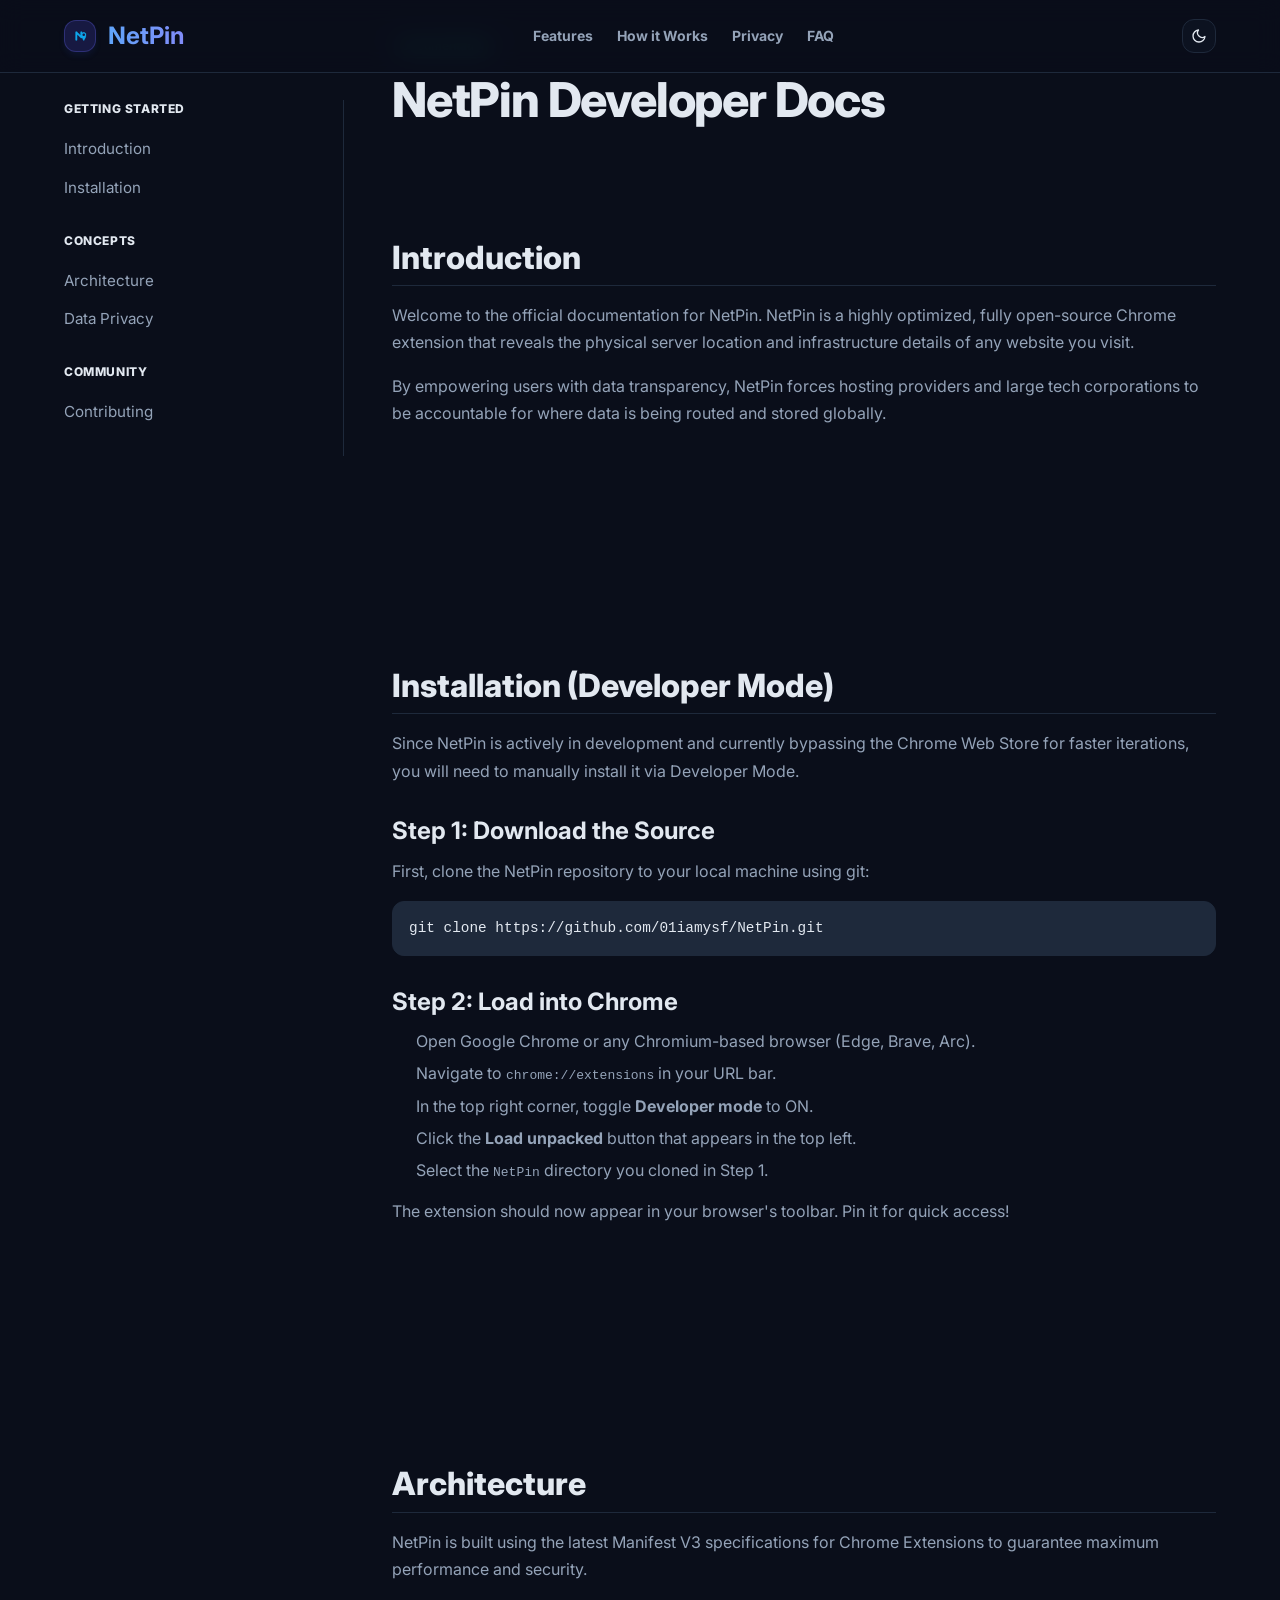
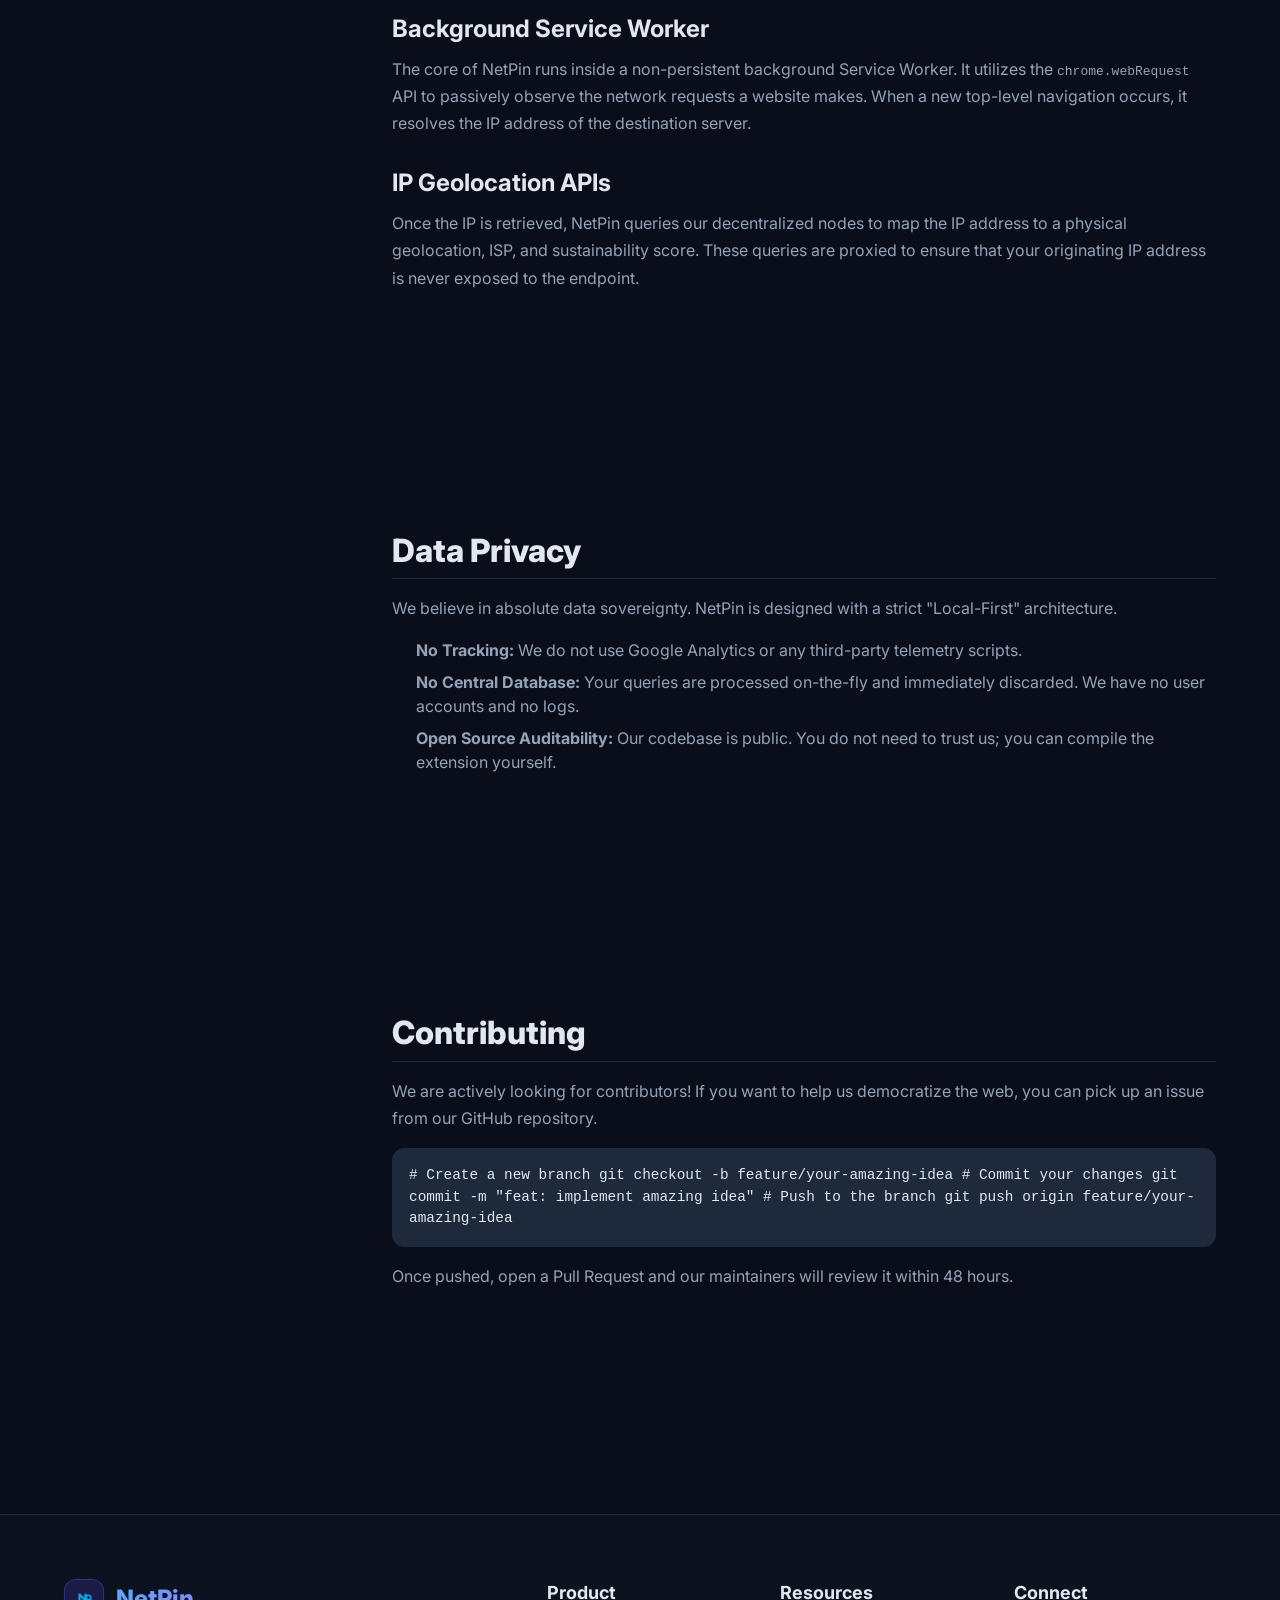
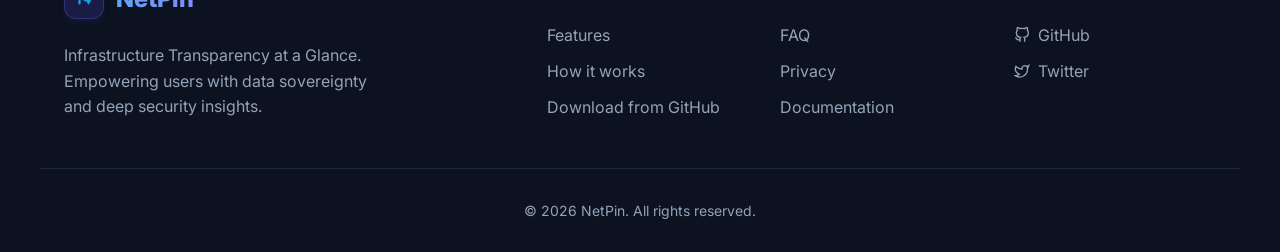
==== docs.html @ e9c4a3bc "feat: add dedicated documentation page with sidebar navigation layout" ====
<!DOCTYPE html>
<html lang="en" data-theme="dark">
<head>
  <meta charset="UTF-8">
  <meta name="viewport" content="width=device-width, initial-scale=1.0">
  <title>Documentation - NetPin</title>
  <meta name="description" content="Official documentation for NetPin - the premium browser extension for infrastructure transparency.">
  <link rel="icon" type="image/png" href="assets/logo.png">
  
  <!-- CSS -->
  <link rel="stylesheet" href="styles/design-tokens.css">
  <link rel="stylesheet" href="styles/base.css">
  <link rel="stylesheet" href="styles/layout.css">
  <link rel="stylesheet" href="styles/components.css">
  <link rel="stylesheet" href="styles/animations.css">

  <!-- Inter Font -->
  <link rel="preconnect" href="https://fonts.googleapis.com">
  <link rel="preconnect" href="https://fonts.gstatic.com" crossorigin>
  <link href="https://fonts.googleapis.com/css2?family=Inter:wght@400;500;600;700;800&display=swap" rel="stylesheet">
</head>
<body>

  <!-- Header -->
  <header class="site-header">
    <div class="container">
      <div class="flex items-center gap-3">
        <div style="width: 32px; height: 32px; background: var(--logo-bg); border: 1px solid var(--logo-border); border-radius: var(--radius-xl); display: flex; align-items: center; justify-content: center; box-shadow: var(--logo-shadow); transition: all var(--transition-normal);">
          <img src="assets/logo.png" alt="NetPin Logo" style="width: 20px; height: 20px;">
        </div>
        <a href="index.html" class="text-2xl font-bold tracking-wider text-gradient" style="text-decoration: none;">NetPin</a>
      </div>
      
      <nav class="hidden md:flex gap-6 items-center">
        <a href="index.html#features" class="text-sm font-bold text-muted hover:text-primary transition">Features</a>
        <a href="index.html#how-it-works" class="text-sm font-bold text-muted hover:text-primary transition">How it Works</a>
        <a href="index.html#privacy" class="text-sm font-bold text-muted hover:text-primary transition">Privacy</a>
        <a href="index.html#faq" class="text-sm font-bold text-muted hover:text-primary transition">FAQ</a>
      </nav>

      <div class="flex gap-4 items-center">
        <!-- Desktop Theme Toggle -->
        <button id="theme-toggle" class="hidden md:flex btn-icon" aria-label="Toggle theme">
          <svg id="theme-icon-dark" class="icon-sm" viewBox="0 0 24 24" fill="none" stroke="currentColor" stroke-width="2" stroke-linecap="round" stroke-linejoin="round" style="display: none;"><path d="M21 12.79A9 9 0 1 1 11.21 3 7 7 0 0 0 21 12.79z"></path></svg>
          <svg id="theme-icon-light" class="icon-sm" viewBox="0 0 24 24" fill="none" stroke="currentColor" stroke-width="2" stroke-linecap="round" stroke-linejoin="round"><circle cx="12" cy="12" r="5"></circle><line x1="12" y1="1" x2="12" y2="3"></line><line x1="12" y1="21" x2="12" y2="23"></line><line x1="4.22" y1="4.22" x2="5.64" y2="5.64"></line><line x1="18.36" y1="18.36" x2="19.78" y2="19.78"></line><line x1="1" y1="12" x2="3" y2="12"></line><line x1="21" y1="12" x2="23" y2="12"></line><line x1="4.22" y1="19.78" x2="5.64" y2="18.36"></line><line x1="18.36" y1="5.64" x2="19.78" y2="4.22"></line></svg>
        </button>
        <!-- Mobile Menu Toggle -->
        <button id="mobile-menu-btn" class="md:hidden btn-icon" aria-label="Open menu" style="color: var(--text-muted);">
          <svg id="menu-icon-open" width="24" height="24" viewBox="0 0 24 24" fill="none" stroke="currentColor" stroke-width="2" stroke-linecap="round" stroke-linejoin="round"><line x1="3" y1="12" x2="21" y2="12"></line><line x1="3" y1="6" x2="21" y2="6"></line><line x1="3" y1="18" x2="21" y2="18"></line></svg>
          <svg id="menu-icon-close" width="24" height="24" viewBox="0 0 24 24" fill="none" stroke="currentColor" stroke-width="2" stroke-linecap="round" stroke-linejoin="round" style="display: none;"><line x1="18" y1="6" x2="6" y2="18"></line><line x1="6" y1="6" x2="18" y2="18"></line></svg>
        </button>
      </div>
    </div>
  </header>

  <!-- Mobile Menu Drawer -->
  <div id="mobile-menu" class="mobile-menu">
    <nav class="flex flex-col items-center w-full">
      <a href="index.html#features" class="mobile-nav-link text-xl font-bold">Features</a>
      <a href="index.html#how-it-works" class="mobile-nav-link text-xl font-bold">How it Works</a>
      <a href="index.html#privacy" class="mobile-nav-link text-xl font-bold">Privacy</a>
      <a href="index.html#faq" class="mobile-nav-link text-xl font-bold">FAQ</a>
      
      <div class="w-full mt-8 flex flex-col gap-4">
        <button id="mobile-theme-toggle" class="btn btn-secondary w-full justify-center">
          Toggle Theme
        </button>
      </div>
    </nav>
  </div>

  <main class="container">
    <div class="docs-layout">
      <!-- Sidebar -->
      <aside class="docs-sidebar">
        <div class="docs-nav-group">
          <div class="docs-nav-group-title">Getting Started</div>
          <a href="#introduction" class="docs-nav-link active">Introduction</a>
          <a href="#installation" class="docs-nav-link">Installation</a>
        </div>
        <div class="docs-nav-group">
          <div class="docs-nav-group-title">Concepts</div>
          <a href="#architecture" class="docs-nav-link">Architecture</a>
          <a href="#privacy-policy" class="docs-nav-link">Data Privacy</a>
        </div>
        <div class="docs-nav-group">
          <div class="docs-nav-group-title">Community</div>
          <a href="#contributing" class="docs-nav-link">Contributing</a>
        </div>
      </aside>

      <!-- Main Content -->
      <div class="docs-content">
        <div class="badge badge-emerald mb-4">Documentation</div>
        <h1 class="text-5xl font-extrabold tracking-tight mb-8">NetPin Developer Docs</h1>
        
        <section id="introduction" class="docs-section">
          <h2>Introduction</h2>
          <p>Welcome to the official documentation for NetPin. NetPin is a highly optimized, fully open-source Chrome extension that reveals the physical server location and infrastructure details of any website you visit.</p>
          <p>By empowering users with data transparency, NetPin forces hosting providers and large tech corporations to be accountable for where data is being routed and stored globally.</p>
        </section>

        <section id="installation" class="docs-section">
          <h2>Installation (Developer Mode)</h2>
          <p>Since NetPin is actively in development and currently bypassing the Chrome Web Store for faster iterations, you will need to manually install it via Developer Mode.</p>
          
          <h3>Step 1: Download the Source</h3>
          <p>First, clone the NetPin repository to your local machine using git:</p>
          <div class="docs-code-block">
            git clone https://github.com/01iamysf/NetPin.git
          </div>

          <h3>Step 2: Load into Chrome</h3>
          <ol>
            <li>Open Google Chrome or any Chromium-based browser (Edge, Brave, Arc).</li>
            <li>Navigate to <code>chrome://extensions</code> in your URL bar.</li>
            <li>In the top right corner, toggle <strong>Developer mode</strong> to ON.</li>
            <li>Click the <strong>Load unpacked</strong> button that appears in the top left.</li>
            <li>Select the <code>NetPin</code> directory you cloned in Step 1.</li>
          </ol>
          <p>The extension should now appear in your browser's toolbar. Pin it for quick access!</p>
        </section>

        <section id="architecture" class="docs-section">
          <h2>Architecture</h2>
          <p>NetPin is built using the latest Manifest V3 specifications for Chrome Extensions to guarantee maximum performance and security.</p>
          
          <h3>Background Service Worker</h3>
          <p>The core of NetPin runs inside a non-persistent background Service Worker. It utilizes the <code>chrome.webRequest</code> API to passively observe the network requests a website makes. When a new top-level navigation occurs, it resolves the IP address of the destination server.</p>

          <h3>IP Geolocation APIs</h3>
          <p>Once the IP is retrieved, NetPin queries our decentralized nodes to map the IP address to a physical geolocation, ISP, and sustainability score. These queries are proxied to ensure that your originating IP address is never exposed to the endpoint.</p>
        </section>

        <section id="privacy-policy" class="docs-section">
          <h2>Data Privacy</h2>
          <p>We believe in absolute data sovereignty. NetPin is designed with a strict "Local-First" architecture.</p>
          <ul>
            <li><strong>No Tracking:</strong> We do not use Google Analytics or any third-party telemetry scripts.</li>
            <li><strong>No Central Database:</strong> Your queries are processed on-the-fly and immediately discarded. We have no user accounts and no logs.</li>
            <li><strong>Open Source Auditability:</strong> Our codebase is public. You do not need to trust us; you can compile the extension yourself.</li>
          </ul>
        </section>

        <section id="contributing" class="docs-section">
          <h2>Contributing</h2>
          <p>We are actively looking for contributors! If you want to help us democratize the web, you can pick up an issue from our GitHub repository.</p>
          <div class="docs-code-block">
            # Create a new branch
            git checkout -b feature/your-amazing-idea
            
            # Commit your changes
            git commit -m "feat: implement amazing idea"
            
            # Push to the branch
            git push origin feature/your-amazing-idea
          </div>
          <p>Once pushed, open a Pull Request and our maintainers will review it within 48 hours.</p>
        </section>

      </div>
    </div>
  </main>

  <!-- Footer -->
  <footer style="background-color: var(--bg-sub-card); border-top: 1px solid var(--border-color); padding: var(--space-16) 0 var(--space-8) 0;">
    <div class="container" style="display: flex; flex-wrap: wrap; gap: var(--space-12); justify-content: space-between;">
      
      <!-- Brand Block -->
      <div style="flex: 1 1 300px;">
        <div class="flex items-center gap-3 mb-6">
          <div style="width: 40px; height: 40px; background: var(--logo-bg); border: 1px solid var(--logo-border); border-radius: var(--radius-xl); display: flex; align-items: center; justify-content: center; box-shadow: var(--logo-shadow); transition: all var(--transition-normal);">
            <img src="assets/logo.png" alt="NetPin Logo" style="width: 24px; height: 24px;">
          </div>
          <span class="text-2xl font-extrabold tracking-wider text-gradient">NetPin</span>
        </div>
        <p class="text-base text-muted" style="max-width: 320px; line-height: 1.6;">
          Infrastructure Transparency at a Glance. Empowering users with data sovereignty and deep security insights.
        </p>
      </div>
      
      <!-- Links Block -->
      <div style="flex: 2 1 400px;" class="grid grid-cols-2 md:grid-cols-3 gap-8">
        <div>
          <h4 class="font-bold text-lg mb-4" style="color: var(--text-main);">Product</h4>
          <ul class="flex flex-col gap-3">
            <li><a href="index.html#features" class="text-base text-muted hover:text-primary transition">Features</a></li>
            <li><a href="index.html#how-it-works" class="text-base text-muted hover:text-primary transition">How it works</a></li>
            <li><a href="https://github.com/01iamysf/NetPin" target="_blank" rel="noopener noreferrer" class="text-base text-muted hover:text-primary transition">Download from GitHub</a></li>
          </ul>
        </div>
        
        <div>
          <h4 class="font-bold text-lg mb-4" style="color: var(--text-main);">Resources</h4>
          <ul class="flex flex-col gap-3">
            <li><a href="index.html#faq" class="text-base text-muted hover:text-primary transition">FAQ</a></li>
            <li><a href="index.html#privacy" class="text-base text-muted hover:text-primary transition">Privacy</a></li>
            <li><a href="docs.html" class="text-base text-muted hover:text-primary transition">Documentation</a></li>
          </ul>
        </div>

        <div>
          <h4 class="font-bold text-lg mb-4" style="color: var(--text-main);">Connect</h4>
          <ul class="flex flex-col gap-3">
            <li><a href="https://github.com/01iamysf" target="_blank" rel="noopener noreferrer" class="text-base text-muted hover:text-primary transition flex items-center gap-2">
              <svg class="icon-sm" viewBox="0 0 24 24" fill="none" stroke="currentColor" stroke-width="2"><path d="M9 19c-5 1.5-5-2.5-7-3m14 6v-3.87a3.37 3.37 0 0 0-.94-2.61c3.14-.35 6.44-1.54 6.44-7A5.44 5.44 0 0 0 20 4.77 5.07 5.07 0 0 0 19.91 1S18.73.65 16 2.48a13.38 13.38 0 0 0-7 0C6.27.65 5.09 1 5.09 1A5.07 5.07 0 0 0 5 4.77a5.44 5.44 0 0 0-1.5 3.78c0 5.42 3.3 6.61 6.44 7A3.37 3.37 0 0 0 9 18.13V22"></path></svg>
              GitHub
            </a></li>
            <li><a href="#" class="text-base text-muted hover:text-primary transition flex items-center gap-2">
              <svg class="icon-sm" viewBox="0 0 24 24" fill="none" stroke="currentColor" stroke-width="2"><path d="M22 4s-.7 2.1-2 3.4c1.6 10-9.4 17.3-18 11.6 2.2.1 4.4-.6 6-2C3 15.5.5 9.6 3 5c2.2 2.6 5.6 4.1 9 4-.9-4.2 4-6.6 7-3.8 1.1 0 3-1.2 3-1.2z"></path></svg>
              Twitter
            </a></li>
          </ul>
        </div>
      </div>
    </div>
    
    <div class="container text-center" style="margin-top: var(--space-12); padding-top: var(--space-8); border-top: 1px solid var(--border-color);">
      <p class="text-sm text-muted">© 2026 NetPin. All rights reserved.</p>
    </div>
  </footer>

  <script src="scripts/main.js"></script>
  <script>
    // Simple script to highlight active sidebar link based on scroll position
    document.addEventListener('DOMContentLoaded', () => {
      const sections = document.querySelectorAll('.docs-section');
      const navLinks = document.querySelectorAll('.docs-nav-link');
      
      window.addEventListener('scroll', () => {
        let current = '';
        sections.forEach(section => {
          const sectionTop = section.offsetTop;
          if (pageYOffset >= sectionTop - 150) {
            current = section.getAttribute('id');
          }
        });
        
        navLinks.forEach(link => {
          link.classList.remove('active');
          if (link.getAttribute('href') === `#${current}`) {
            link.classList.add('active');
          }
        });
      });
    });
  </script>
</body>
</html>
---- styles/design-tokens.css ----
:root {
  /* Colors - Primary */
  --color-blue-400: #60a5fa;
  --color-blue-500: #3b82f6;
  --color-blue-600: #2563eb;
  
  /* Colors - Secondary & Accent */
  --color-purple-400: #c084fc;
  --color-purple-500: #a855f7;
  --color-purple-600: #9333ea;
  --color-indigo-300: #a5b4fc;
  --color-indigo-400: #818cf8;
  --color-indigo-500: #6366f1;
  --color-indigo-600: #4f46e5;
  
  /* Colors - Semantic */
  --color-emerald-400: #34d399;
  --color-emerald-500: #10b981;
  --color-amber-500: #f59e0b;
  --color-orange-400: #fb923c;
  --color-orange-500: #f97316;
  --color-red-400: #f87171;
  --color-red-500: #ef4444;
  --color-rose-500: #f43f5e;

  /* Theme Defaults (Light Mode Base) */
  --bg-body: #f8fafc;        /* slate-50 */
  --bg-card: #ffffff;        /* white */
  --bg-card-hover: #f1f5f9;  /* slate-100 */
  --bg-sub-card: #f8fafc;
  --text-main: #1e293b;      /* slate-800 */
  --text-muted: #64748b;     /* slate-500 */
  --text-inverse: #ffffff;
  --border-color: #e2e8f0;   /* slate-200 */
  --border-color-light: #f1f5f9; /* slate-100 */
  
  --shadow-color: rgba(0, 0, 0, 0.05);
  --shadow-primary: rgba(59, 130, 246, 0.15);
  
  --map-filter: none;
  --map-opacity: 0.05;

  /* Logo Wrapper Light */
  --logo-bg: #dbeafe; 
  --logo-border: #bfdbfe; 
  --logo-shadow: 0 4px 6px -1px rgba(191, 219, 254, 0.5);

  /* Typography */
  --font-sans: 'Inter', system-ui, -apple-system, BlinkMacSystemFont, "Segoe UI", Roboto, "Helvetica Neue", Arial, sans-serif;
  --font-mono: ui-monospace, SFMono-Regular, Menlo, Monaco, Consolas, "Liberation Mono", "Courier New", monospace;
  
  /* Radii */
  --radius-sm: 0.125rem;
  --radius-md: 0.375rem;
  --radius-lg: 0.5rem;
  --radius-xl: 0.75rem;
  --radius-2xl: 1rem;
  --radius-3xl: 1.5rem;
  --radius-full: 9999px;

  /* Spacing */
  --space-1: 0.25rem;
  --space-2: 0.5rem;
  --space-3: 0.75rem;
  --space-4: 1rem;
  --space-5: 1.25rem;
  --space-6: 1.5rem;
  --space-8: 2rem;
  --space-12: 3rem;
  --space-16: 4rem;
  --space-20: 5rem;
  --space-24: 6rem;
  --space-32: 8rem;

  /* Transitions */
  --transition-fast: 150ms cubic-bezier(0.4, 0, 0.2, 1);
  --transition-normal: 250ms cubic-bezier(0.4, 0, 0.2, 1);
  --transition-slow: 400ms cubic-bezier(0.4, 0, 0.2, 1);
}

/* Dark Theme overrides class (if dark mode is active) */
:root[data-theme="dark"] {
  --bg-body: #0a0e1a;        
  --bg-card: #0f172a;        
  --bg-card-hover: #1e293b;  
  --bg-sub-card: #0c1220;    
  --text-main: #e2e8f0;      
  --text-muted: #94a3b8;     
  --border-color: #1e293b;   
  --border-color-light: rgba(30, 41, 59, 0.5);
  
  --shadow-color: rgba(0, 0, 0, 0.3);
  --map-filter: invert(1);
  --map-opacity: 0.1;

  /* Logo Wrapper Dark */
  --logo-bg: rgba(49, 46, 129, 0.4); 
  --logo-border: rgba(99, 102, 241, 0.3);
  --logo-shadow: 0 4px 6px -1px rgba(30, 58, 138, 0.2);
}
---- styles/base.css ----
/* Reset & Base Styles */
*, *::before, *::after {
  box-sizing: border-box;
}

* {
  margin: 0;
  padding: 0;
}

html, body {
  height: 100%;
}

body {
  line-height: 1.5;
  -webkit-font-smoothing: antialiased;
  -moz-osx-font-smoothing: grayscale;
  font-family: var(--font-sans);
  background-color: var(--bg-body);
  color: var(--text-main);
  transition: background-color var(--transition-normal), color var(--transition-normal);
}

img, picture, video, canvas, svg {
  display: block;
  max-width: 100%;
}

input, button, textarea, select {
  font: inherit;
}

p, h1, h2, h3, h4, h5, h6 {
  overflow-wrap: break-word;
}

h1, h2, h3, h4, h5, h6 {
  font-weight: 700;
  line-height: 1.2;
  color: var(--text-main);
}

a {
  color: inherit;
  text-decoration: none;
}

ul, ol {
  list-style: none;
}

button {
  background: transparent;
  border: none;
  cursor: pointer;
}

/* Custom Scrollbar */
::-webkit-scrollbar {
  width: 8px;
  height: 8px;
}
::-webkit-scrollbar-track {
  background: transparent;
}
::-webkit-scrollbar-thumb {
  background: rgba(148, 163, 184, 0.4);
  border-radius: 4px;
}
::-webkit-scrollbar-thumb:hover {
  background: rgba(59, 130, 246, 0.8);
}
---- styles/layout.css ----
/* Layout System */

.container {
  width: 100%;
  max-width: 1200px;
  margin-left: auto;
  margin-right: auto;
  padding-left: var(--space-6);
  padding-right: var(--space-6);
}

section {
  padding-top: var(--space-20);
  padding-bottom: var(--space-20);
}

.flex { display: flex; }
.flex-col { flex-direction: column; }
.items-center { align-items: center; }
.items-start { align-items: flex-start; }
.justify-center { justify-content: center; }
.justify-between { justify-content: space-between; }
.flex-wrap { flex-wrap: wrap; }

.grid { display: grid; }

.gap-2 { gap: var(--space-2); }
.gap-3 { gap: var(--space-3); }
.gap-4 { gap: var(--space-4); }
.gap-6 { gap: var(--space-6); }
.gap-8 { gap: var(--space-8); }
.gap-12 { gap: var(--space-12); }

.mt-2 { margin-top: var(--space-2); }
.mt-4 { margin-top: var(--space-4); }
.mt-6 { margin-top: var(--space-6); }
.mt-8 { margin-top: var(--space-8); }
.mb-2 { margin-bottom: var(--space-2); }
.mb-4 { margin-bottom: var(--space-4); }
.mb-6 { margin-bottom: var(--space-6); }
.mb-8 { margin-bottom: var(--space-8); }
.mb-12 { margin-bottom: var(--space-12); }
.mb-16 { margin-bottom: var(--space-16); }

.w-full { width: 100%; }

/* Specific Components */
.hero-buttons {
  display: flex;
  flex-direction: column;
  width: 100%;
  max-width: 320px;
}

/* Display Utilities */
.hidden { display: none; }

/* Base Grids (Mobile First) */
.grid-cols-1 { grid-template-columns: repeat(1, minmax(0, 1fr)); }
.grid-cols-2 { grid-template-columns: repeat(2, minmax(0, 1fr)); }
.grid-cols-3 { grid-template-columns: repeat(3, minmax(0, 1fr)); }
.grid-cols-4 { grid-template-columns: repeat(4, minmax(0, 1fr)); }

/* Medium Screens (>= 768px) */
@media (min-width: 768px) {
  .md\:flex { display: flex !important; }
  .md\:grid-cols-1 { grid-template-columns: repeat(1, minmax(0, 1fr)); }
  .md\:grid-cols-2 { grid-template-columns: repeat(2, minmax(0, 1fr)); }
  .md\:grid-cols-3 { grid-template-columns: repeat(3, minmax(0, 1fr)); }
  .md\:grid-cols-4 { grid-template-columns: repeat(4, minmax(0, 1fr)); }
  .md\:flex-col { flex-direction: column; }
  .md\:col-span-1 { grid-column: span 1 / span 1; }
  .md\:w-auto { width: auto; }
  .md\:hidden { display: none !important; }
  
  .hero-buttons {
    flex-direction: row;
    max-width: none;
    width: auto;
  }
}

/* Large Screens (>= 1024px) */
@media (min-width: 1024px) {
  .lg\:flex { display: flex !important; }
  .lg\:grid-cols-1 { grid-template-columns: repeat(1, minmax(0, 1fr)); }
  .lg\:grid-cols-2 { grid-template-columns: repeat(2, minmax(0, 1fr)); }
  .lg\:grid-cols-3 { grid-template-columns: repeat(3, minmax(0, 1fr)); }
  .lg\:grid-cols-4 { grid-template-columns: repeat(4, minmax(0, 1fr)); }
  .lg\:flex-col { flex-direction: column; }
}

/* Mobile adjustments */
@media (max-width: 767px) {
  section {
    padding-top: var(--space-12);
    padding-bottom: var(--space-12);
  }
}

/* Glassmorphism Header */
.site-header {
  position: fixed;
  top: 0;
  left: 0;
  right: 0;
  z-index: 50;
  background-color: rgba(248, 250, 252, 0.85);
  backdrop-filter: blur(12px);
  -webkit-backdrop-filter: blur(12px);
  border-bottom: 1px solid var(--border-color);
  transition: background-color var(--transition-normal), border-color var(--transition-normal);
}

:root[data-theme="dark"] .site-header {
  background-color: rgba(10, 14, 26, 0.85);
}

.site-header .container {
  display: flex;
  align-items: center;
  justify-content: space-between;
  height: 72px;
}

/* Mobile Menu */
.mobile-menu {
  position: fixed;
  top: 72px; /* Height of header */
  left: 0;
  right: 0;
  bottom: 0;
  background-color: var(--bg-body);
  z-index: 40;
  padding: var(--space-8) var(--space-6);
  display: flex;
  flex-direction: column;
  transform: translateY(-100%);
  opacity: 0;
  visibility: hidden;
  transition: transform var(--transition-normal), opacity var(--transition-normal), visibility var(--transition-normal);
  overflow-y: auto;
}

.mobile-menu.is-open {
  transform: translateY(0);
  opacity: 1;
  visibility: visible;
}

.mobile-nav-link {
  color: var(--text-main);
  text-decoration: none;
  width: 100%;
  text-align: center;
  padding: var(--space-4) 0;
  border-bottom: 1px solid var(--border-color);
  transition: color var(--transition-fast);
}

.mobile-nav-link:hover {
  color: var(--color-blue-500);
}

/* Documentation Layout */
.docs-layout {
  display: grid;
  grid-template-columns: 1fr;
  gap: var(--space-8);
  margin-top: var(--space-8);
  margin-bottom: var(--space-16);
}

@media (min-width: 768px) {
  .docs-layout {
    grid-template-columns: 280px 1fr;
    gap: var(--space-12);
  }
}

.docs-sidebar {
  position: sticky;
  top: 100px;
  height: max-content;
  max-height: calc(100vh - 120px);
  overflow-y: auto;
  border-right: 1px solid var(--border-color);
  padding-right: var(--space-6);
  display: none;
}

@media (min-width: 768px) {
  .docs-sidebar {
    display: block;
  }
}

.docs-nav-link {
  display: block;
  padding: var(--space-2) 0;
  color: var(--text-muted);
  text-decoration: none;
  font-size: 0.95rem;
  transition: color var(--transition-fast);
}

.docs-nav-link:hover, .docs-nav-link.active {
  color: var(--color-blue-500);
  font-weight: 600;
}

.docs-nav-group {
  margin-bottom: var(--space-6);
}

.docs-nav-group-title {
  font-weight: 800;
  color: var(--text-main);
  text-transform: uppercase;
  font-size: 0.75rem;
  letter-spacing: 0.05em;
  margin-bottom: var(--space-3);
}

.docs-content {
  min-width: 0;
}

.docs-section {
  margin-bottom: var(--space-16);
}

.docs-section h2 {
  font-size: 2rem;
  font-weight: 800;
  margin-bottom: var(--space-4);
  color: var(--text-main);
  border-bottom: 1px solid var(--border-color);
  padding-bottom: var(--space-2);
}

.docs-section h3 {
  font-size: 1.5rem;
  font-weight: 700;
  margin-top: var(--space-8);
  margin-bottom: var(--space-3);
  color: var(--text-main);
}

.docs-section p {
  color: var(--text-muted);
  margin-bottom: var(--space-4);
  line-height: 1.7;
}

.docs-section ul, .docs-section ol {
  margin-bottom: var(--space-4);
  padding-left: var(--space-6);
  color: var(--text-muted);
}

.docs-section li {
  margin-bottom: var(--space-2);
}

.docs-code-block {
  background-color: var(--bg-card-hover);
  border: 1px solid var(--border-color);
  border-radius: var(--radius-xl);
  padding: var(--space-4);
  overflow-x: auto;
  font-family: monospace;
  font-size: 0.9rem;
  margin-bottom: var(--space-4);
  color: var(--text-main);
}
---- styles/components.css ----
.text-gradient {
  background: linear-gradient(to right, var(--color-blue-400), var(--color-indigo-400));
  -webkit-background-clip: text;
  background-clip: text;
  color: transparent;
}
.text-primary { color: var(--color-blue-500); }
.text-muted { color: var(--text-muted); }

.text-xs { font-size: 0.75rem; line-height: 1rem; }
.text-sm { font-size: 0.875rem; line-height: 1.25rem; }
.text-base { font-size: 1rem; line-height: 1.5rem; }
.text-lg { font-size: 1.125rem; line-height: 1.75rem; }
.text-xl { font-size: 1.25rem; line-height: 1.75rem; }
.text-2xl { font-size: 1.5rem; line-height: 2rem; }
.text-3xl { font-size: clamp(1.5rem, 4vw, 1.875rem); line-height: 1.2; }
.text-4xl { font-size: clamp(1.875rem, 5vw, 2.25rem); line-height: 1.2; }
.text-5xl { font-size: clamp(2.25rem, 6vw, 3rem); line-height: 1.1; }
.text-6xl { font-size: clamp(2.5rem, 8vw, 3.75rem); line-height: 1.1; }

.font-bold { font-weight: 700; }
.font-extrabold { font-weight: 800; }
.tracking-tight { letter-spacing: -0.025em; }
.tracking-wide { letter-spacing: 0.025em; }

.text-center { text-align: center; }

/* Cards */
.card {
  background-color: var(--bg-card);
  border: 1px solid var(--border-color);
  border-radius: var(--radius-2xl);
  padding: var(--space-6);
  box-shadow: 0 4px 6px -1px var(--shadow-color), 0 2px 4px -2px var(--shadow-color);
  transition: transform var(--transition-normal), box-shadow var(--transition-normal), background-color var(--transition-normal);
}
.card:hover {
  transform: translateY(-4px);
  box-shadow: 0 20px 25px -5px var(--shadow-color), 0 8px 10px -6px var(--shadow-color);
}
.card-icon-wrapper {
  width: 48px;
  height: 48px;
  border-radius: var(--radius-xl);
  display: flex;
  align-items: center;
  justify-content: center;
  margin-bottom: var(--space-4);
  background-color: rgba(59, 130, 246, 0.1);
  border: 1px solid rgba(59, 130, 246, 0.2);
  color: var(--color-blue-500);
}

/* Buttons */
.btn {
  display: inline-flex;
  align-items: center;
  justify-content: center;
  gap: var(--space-2);
  padding: var(--space-3) var(--space-6);
  font-weight: 700;
  border-radius: var(--radius-xl);
  transition: all var(--transition-fast);
}

.btn-primary {
  background-color: var(--color-blue-600);
  color: white;
  box-shadow: 0 4px 14px 0 var(--shadow-primary);
}
.btn-primary:hover {
  background-color: var(--color-blue-500);
  transform: scale(0.98);
}

.btn-secondary {
  background-color: var(--bg-sub-card);
  color: var(--text-main);
  border: 1px solid var(--border-color);
}
.btn-secondary:hover {
  background-color: var(--bg-card-hover);
  transform: scale(0.98);
}

.btn-icon {
  padding: var(--space-2);
  border-radius: var(--radius-xl);
  border: 1px solid var(--border-color);
  background-color: var(--bg-sub-card);
  color: var(--text-main);
}
.btn-icon:hover {
  background-color: var(--bg-card-hover);
}

/* Pills / Badges */
.badge {
  display: inline-flex;
  align-items: center;
  padding: 2px 8px;
  font-size: 0.75rem;
  font-weight: 700;
  border-radius: var(--radius-full);
}
.badge-blue { background-color: rgba(59, 130, 246, 0.1); color: var(--color-blue-500); border: 1px solid rgba(59, 130, 246, 0.2); }
.badge-emerald { background-color: rgba(16, 185, 129, 0.1); color: var(--color-emerald-500); border: 1px solid rgba(16, 185, 129, 0.2); }

/* SVG Icon classes */
.icon { width: 24px; height: 24px; }
.icon-sm { width: 16px; height: 16px; }
.icon-lg { width: 32px; height: 32px; }

/* Timeline (How it works) */
.timeline {
  position: relative;
  max-width: 800px;
  margin: 0 auto;
}
.timeline::before {
  content: '';
  position: absolute;
  top: 0;
  bottom: 0;
  left: 24px;
  width: 2px;
  background: var(--border-color);
}
@media (min-width: 768px) {
  .timeline::before {
    left: 50%;
    transform: translateX(-50%);
  }
}
.timeline-item {
  position: relative;
  margin-bottom: var(--space-8);
  display: flex;
  align-items: center;
}
.timeline-item:last-child {
  margin-bottom: 0;
}
.timeline-dot {
  position: absolute;
  left: 24px;
  width: 16px;
  height: 16px;
  border-radius: 50%;
  background: var(--color-blue-500);
  transform: translateX(-50%);
  z-index: 10;
  box-shadow: 0 0 0 4px var(--bg-body);
}
.timeline-content {
  margin-left: 56px;
  background: var(--bg-card);
  border: 1px solid var(--border-color);
  padding: var(--space-6);
  border-radius: var(--radius-2xl);
  width: 100%;
}
@media (min-width: 768px) {
  .timeline-item:nth-child(odd) {
    justify-content: flex-start;
  }
  .timeline-item:nth-child(even) {
    justify-content: flex-end;
  }
  .timeline-item:nth-child(odd) .timeline-content {
    margin-left: 0;
    margin-right: 50%;
    transform: translateX(-24px);
  }
  .timeline-item:nth-child(even) .timeline-content {
    margin-left: 50%;
    transform: translateX(24px);
  }
  .timeline-dot {
    left: 50%;
  }
}

/* Accordion FAQ */
.faq-item {
  border-bottom: 1px solid var(--border-color);
}
.faq-question {
  width: 100%;
  text-align: left;
  padding: var(--space-4) 0;
  font-weight: 700;
  display: flex;
  justify-content: space-between;
  align-items: center;
  cursor: pointer;
  background: transparent;
  border: none;
  color: var(--text-main);
  font-size: 1.125rem;
}
.faq-icon {
  transition: transform var(--transition-fast);
}
.faq-item.active .faq-icon {
  transform: rotate(180deg);
}
.faq-answer {
  max-height: 0;
  overflow: hidden;
  transition: max-height var(--transition-normal) ease-out;
}
.faq-answer-inner {
  padding-bottom: var(--space-4);
  color: var(--text-muted);
}
---- styles/animations.css ----
/* Scroll-driven Entry and Exit Animations based on Modern Web Guidance */

@media (prefers-reduced-motion: no-preference) {
  /* Only apply if the browser supports animation-timeline: view() and partial polyfill ranges */
  @supports ((animation-timeline: view()) and (animation-range: entry)) {
    
    @keyframes fade-in-up {
      from {
        opacity: 0;
        transform: translateY(40px);
      }
      to {
        opacity: 1;
        transform: translateY(0);
      }
    }

    @keyframes scale-up {
      from {
        opacity: 0;
        scale: 0.9;
      }
      to {
        opacity: 1;
        scale: 1;
      }
    }

    /* Animate on Scroll Entry classes */
    .animate-on-scroll {
      animation: fade-in-up auto ease-out backwards;
      animation-timeline: view();
      /* Run animation from when element enters scrollport until it is 20% in */
      animation-range: entry 0% cover 20%;
    }

    .animate-on-scroll-scale {
      animation: scale-up auto ease-out backwards;
      animation-timeline: view();
      animation-range: entry 0% cover 25%;
    }

    /* Staggered cards effect on grid */
    .stagger-scroll > *:nth-child(1) { animation-range: entry 0% cover 20%; }
    .stagger-scroll > *:nth-child(2) { animation-range: entry 5% cover 25%; }
    .stagger-scroll > *:nth-child(3) { animation-range: entry 10% cover 30%; }
    .stagger-scroll > *:nth-child(4) { animation-range: entry 15% cover 35%; }
    .stagger-scroll > *:nth-child(5) { animation-range: entry 20% cover 40%; }
    .stagger-scroll > *:nth-child(6) { animation-range: entry 25% cover 45%; }
  }

  /* Regular CSS animations for initial load */
  @keyframes hero-fade {
    0% { opacity: 0; transform: translateY(20px); }
    100% { opacity: 1; transform: translateY(0); }
  }
  
  .animate-hero {
    animation: hero-fade 0.8s ease-out both;
  }
  .animate-hero-delay-1 {
    animation: hero-fade 0.8s ease-out 0.2s both;
  }
  .animate-hero-delay-2 {
    animation: hero-fade 0.8s ease-out 0.4s both;
  }

  /* Micro interactions */
  @keyframes float {
    0%, 100% { transform: translateY(0); }
    50% { transform: translateY(-10px); }
  }
  .animate-float {
    animation: float 6s ease-in-out infinite;
  }

  @keyframes pulse-glow {
    0%, 100% { box-shadow: 0 0 15px rgba(59, 130, 246, 0.4); }
    50% { box-shadow: 0 0 30px rgba(59, 130, 246, 0.8); }
  }
  .animate-pulse-glow {
    animation: pulse-glow 3s infinite;
  }
}

/* Initial hidden state for the JS fallback observer */
.js-fallback-hidden {
  opacity: 0;
  transform: translateY(40px);
  transition: opacity 0.6s ease-out, transform 0.6s ease-out;
}
.js-fallback-hidden.is-visible {
  opacity: 1;
  transform: translateY(0);
}

.js-fallback-hidden-scale {
  opacity: 0;
  transform: scale(0.9);
  transition: opacity 0.6s ease-out, transform 0.6s ease-out;
}
.js-fallback-hidden-scale.is-visible {
  opacity: 1;
  transform: scale(1);
}
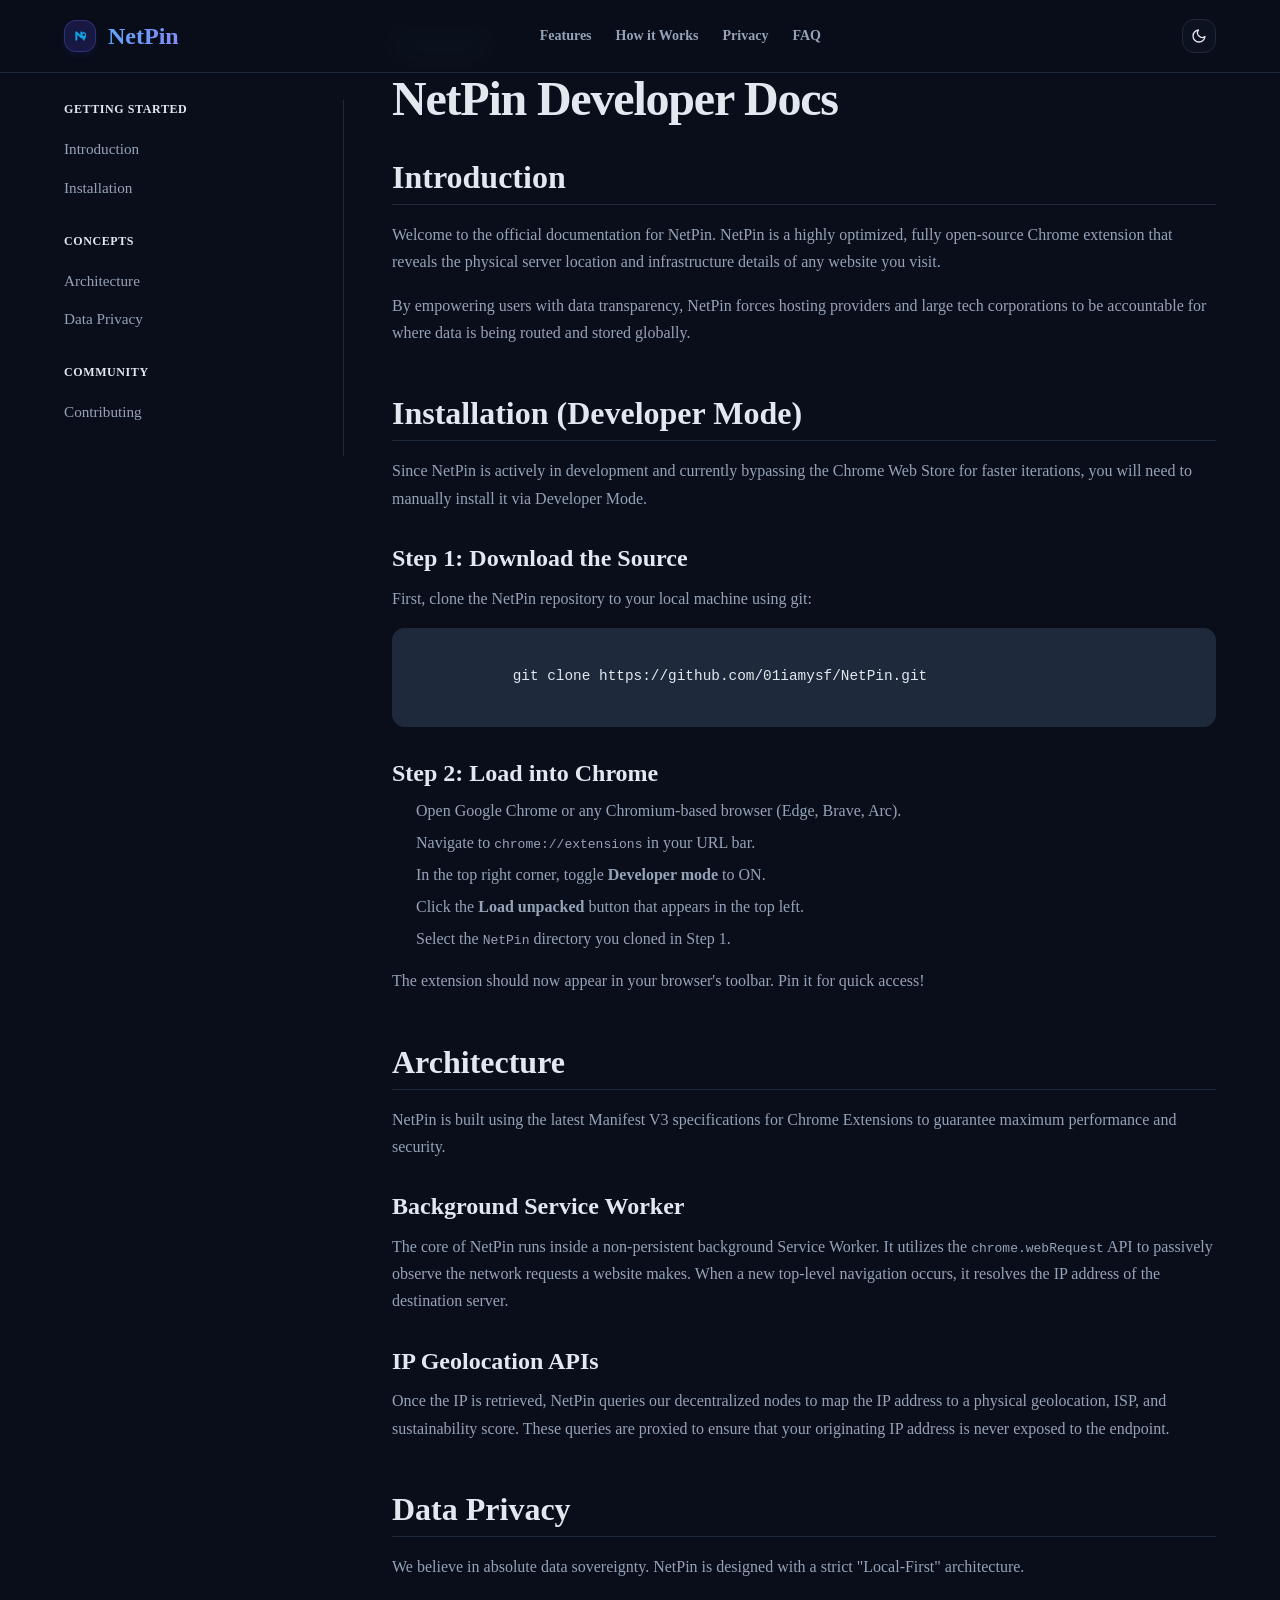
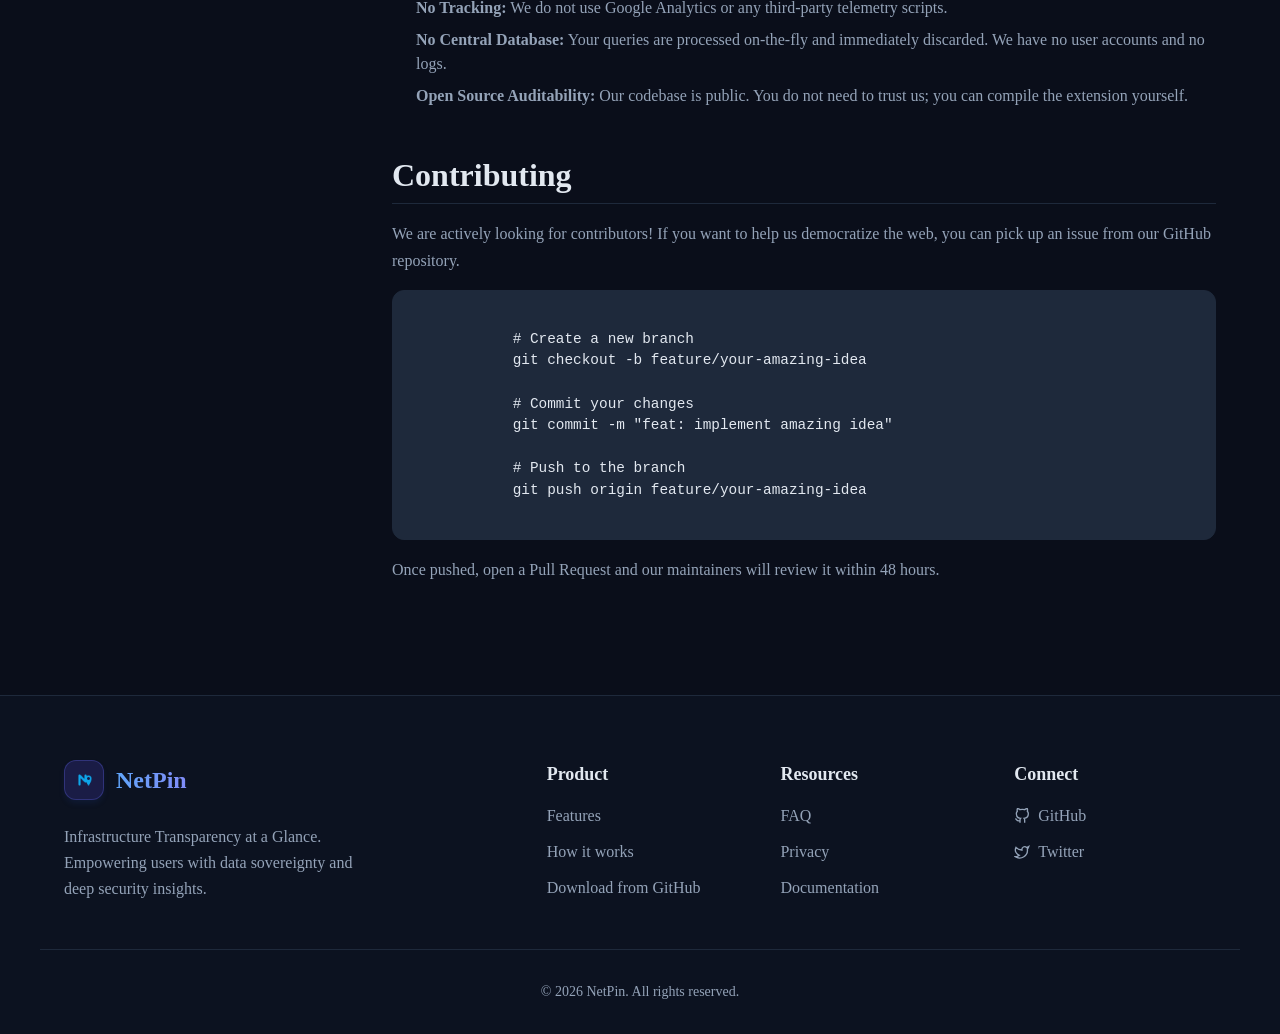
==== commit 4a6ed743: "style: switch docs to times new roman, fix code blocks and section gaps" ====
--- a/docs.html
+++ b/docs.html
@@ -18,6 +18,11 @@
   <link rel="preconnect" href="https://fonts.googleapis.com">
   <link rel="preconnect" href="https://fonts.gstatic.com" crossorigin>
   <link href="https://fonts.googleapis.com/css2?family=Inter:wght@400;500;600;700;800&display=swap" rel="stylesheet">
+  <style>
+    :root {
+      --font-sans: "Times New Roman", Times, serif !important;
+    }
+  </style>
 </head>
 <body>
 
--- a/styles/layout.css
+++ b/styles/layout.css
@@ -227,7 +227,9 @@
 }
 
 .docs-section {
-  margin-bottom: var(--space-16);
+  margin-bottom: var(--space-12);
+  padding-top: 0;
+  padding-bottom: 0;
 }
 
 .docs-section h2 {
@@ -273,4 +275,6 @@
   font-size: 0.9rem;
   margin-bottom: var(--space-4);
   color: var(--text-main);
-}
+  white-space: pre-wrap;
+  word-break: break-word;
+}
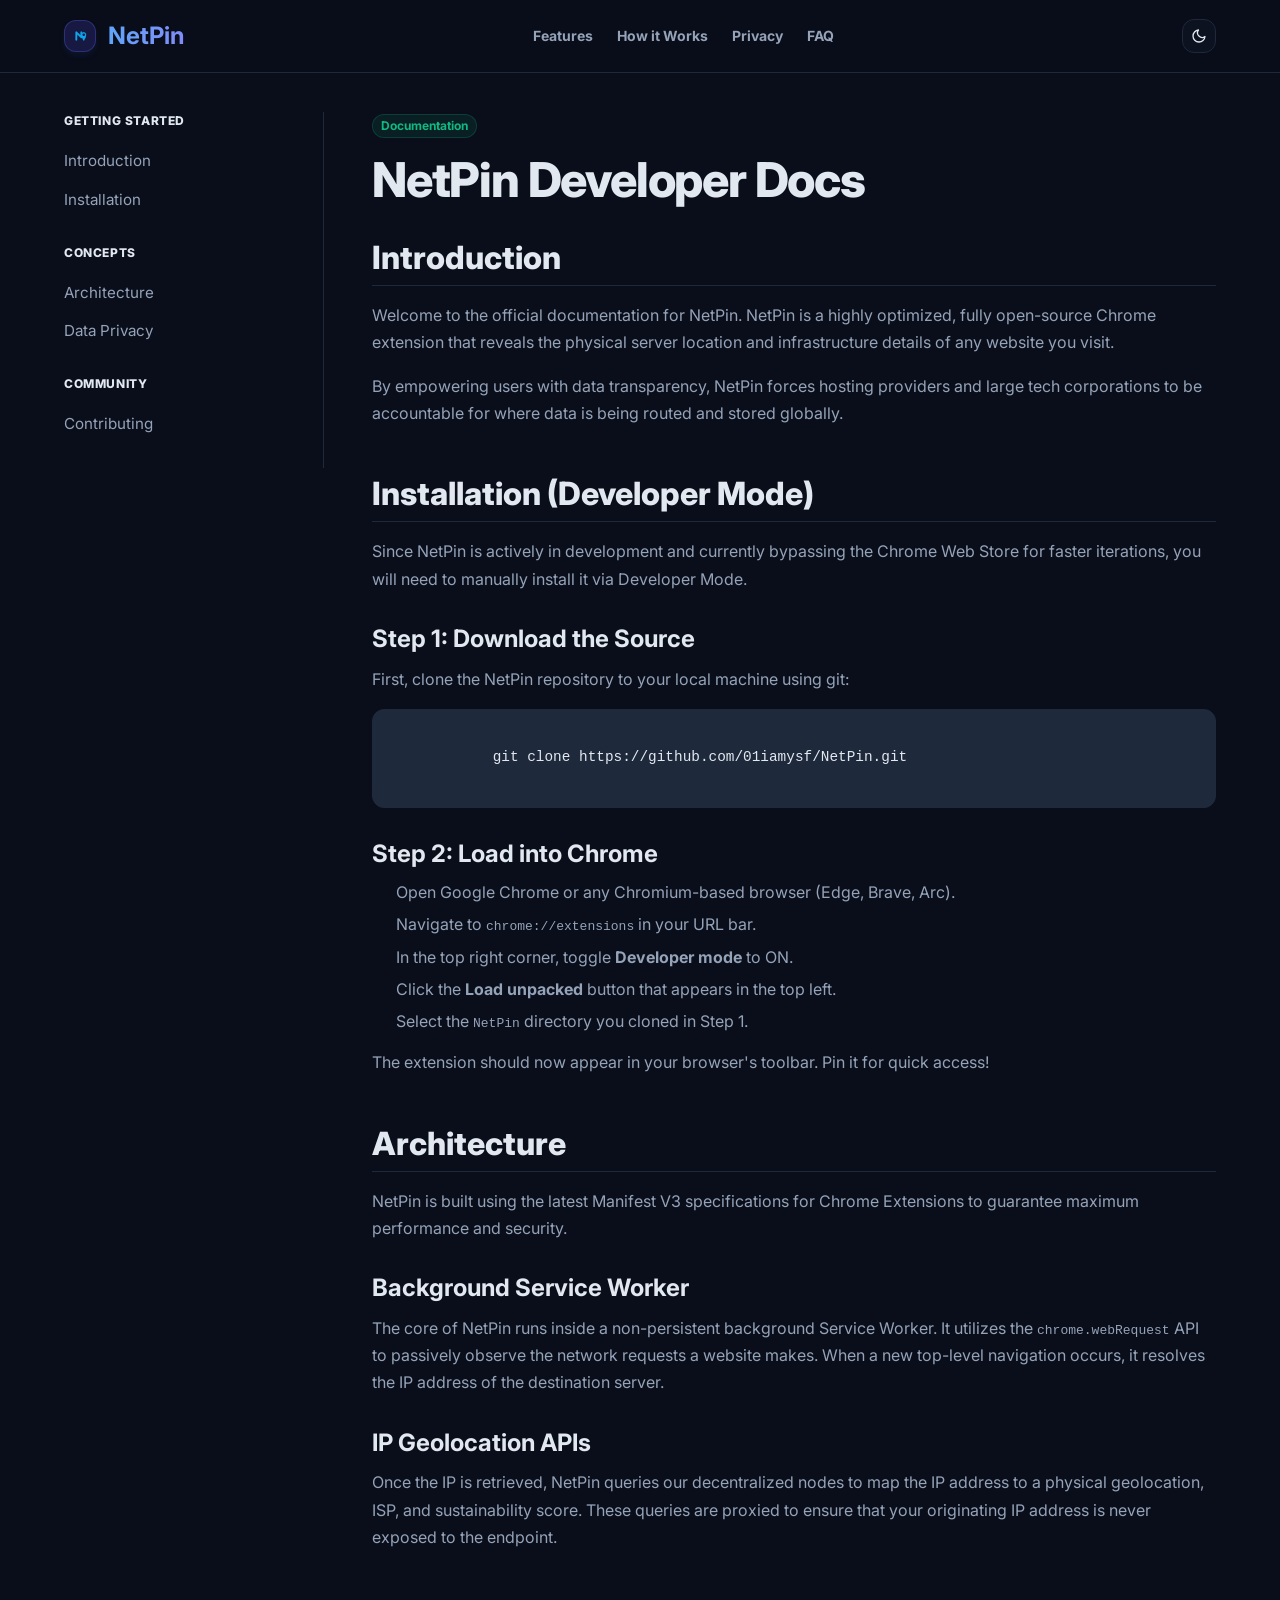
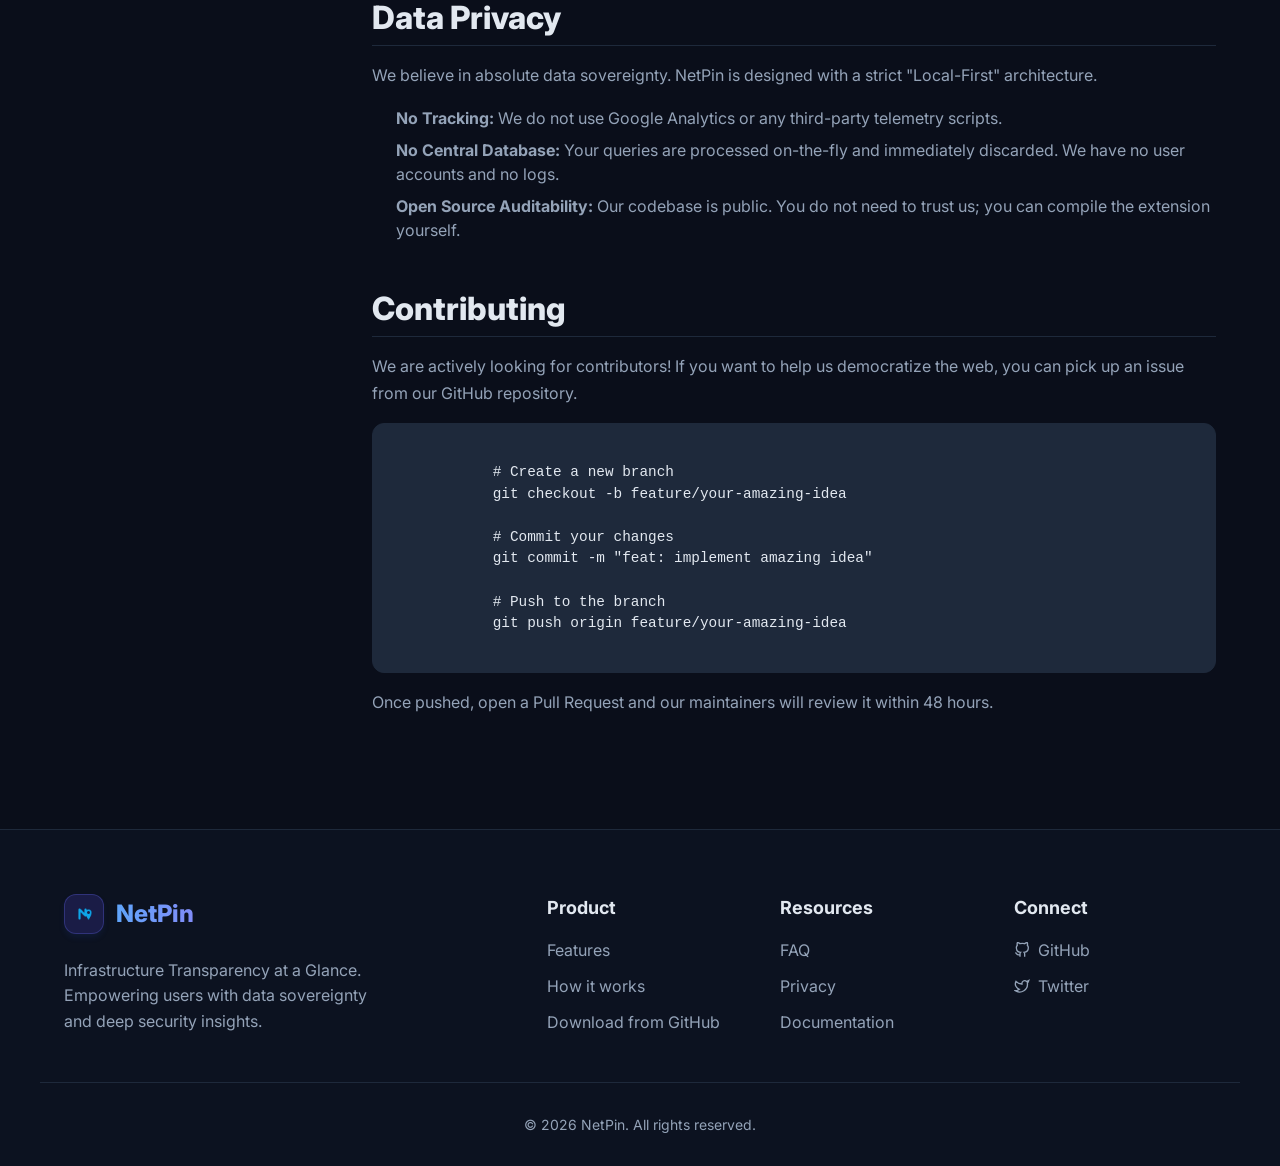
==== commit 93f76511: "perf: implement inline theme restoration to prevent FOUC, improve persistent theme logic, and refine" ====
--- a/docs.html
+++ b/docs.html
@@ -1,6 +1,13 @@
 <!DOCTYPE html>
 <html lang="en" data-theme="dark">
 <head>
+  <!-- Inline theme restore: must run before CSS paints to avoid FOUC -->
+  <script>
+    (function() {
+      var t = localStorage.getItem('theme');
+      if (t) document.documentElement.setAttribute('data-theme', t);
+    })();
+  </script>
   <meta charset="UTF-8">
   <meta name="viewport" content="width=device-width, initial-scale=1.0">
   <title>Documentation - NetPin</title>
@@ -19,8 +26,9 @@
   <link rel="preconnect" href="https://fonts.gstatic.com" crossorigin>
   <link href="https://fonts.googleapis.com/css2?family=Inter:wght@400;500;600;700;800&display=swap" rel="stylesheet">
   <style>
-    :root {
-      --font-sans: "Times New Roman", Times, serif !important;
+    /* Docs page layout offset for fixed navbar */
+    main.docs-main {
+      padding-top: calc(72px + 2.5rem);
     }
   </style>
 </head>
@@ -74,7 +82,7 @@
     </nav>
   </div>
 
-  <main class="container">
+  <main class="container docs-main">
     <div class="docs-layout">
       <!-- Sidebar -->
       <aside class="docs-sidebar">
--- a/styles/base.css
+++ b/styles/base.css
@@ -1,6 +1,23 @@
 /* Reset & Base Styles */
 *, *::before, *::after {
   box-sizing: border-box;
+}
+
+/* ── Global Theme Transition ────────────────────────────────────────────────
+   Applied by JS for one frame during a theme switch so every element
+   cross-fades its colors instead of snapping.
+   Using a class lets us turn it OFF after the transition to avoid
+   fighting scroll-driven / hero animations.
+──────────────────────────────────────────────────────────────────────────── */
+.theme-transitioning,
+.theme-transitioning *,
+.theme-transitioning *::before,
+.theme-transitioning *::after {
+  transition:
+    background-color 350ms cubic-bezier(0.4, 0, 0.2, 1),
+    color            350ms cubic-bezier(0.4, 0, 0.2, 1),
+    border-color     350ms cubic-bezier(0.4, 0, 0.2, 1),
+    box-shadow       350ms cubic-bezier(0.4, 0, 0.2, 1) !important;
 }
 
 * {
@@ -19,7 +36,9 @@
   font-family: var(--font-sans);
   background-color: var(--bg-body);
   color: var(--text-main);
-  transition: background-color var(--transition-normal), color var(--transition-normal);
+  /* Base transition — theme-transitioning class overrides this during switch */
+  transition: background-color 350ms cubic-bezier(0.4, 0, 0.2, 1),
+              color 350ms cubic-bezier(0.4, 0, 0.2, 1);
 }
 
 img, picture, video, canvas, svg {
--- a/styles/layout.css
+++ b/styles/layout.css
@@ -109,7 +109,9 @@
   backdrop-filter: blur(12px);
   -webkit-backdrop-filter: blur(12px);
   border-bottom: 1px solid var(--border-color);
-  transition: background-color var(--transition-normal), border-color var(--transition-normal);
+  transition: background-color 350ms cubic-bezier(0.4, 0, 0.2, 1),
+              border-color     350ms cubic-bezier(0.4, 0, 0.2, 1);
+  will-change: background-color;
 }
 
 :root[data-theme="dark"] .site-header {
@@ -126,7 +128,7 @@
 /* Mobile Menu */
 .mobile-menu {
   position: fixed;
-  top: 72px; /* Height of header */
+  top: 72px;
   left: 0;
   right: 0;
   bottom: 0;
@@ -135,17 +137,33 @@
   padding: var(--space-8) var(--space-6);
   display: flex;
   flex-direction: column;
-  transform: translateY(-100%);
+  /* Slide in from top with a smooth spring curve */
+  transform: translateY(-8px);
   opacity: 0;
   visibility: hidden;
-  transition: transform var(--transition-normal), opacity var(--transition-normal), visibility var(--transition-normal);
+  transition:
+    transform   380ms cubic-bezier(0.32, 0.72, 0, 1),
+    opacity     300ms cubic-bezier(0.4, 0, 0.2, 1),
+    visibility  380ms cubic-bezier(0.32, 0.72, 0, 1),
+    background-color 350ms cubic-bezier(0.4, 0, 0.2, 1);
   overflow-y: auto;
+  overscroll-behavior: contain;
+  -webkit-overflow-scrolling: touch;
+  will-change: transform, opacity;
+  /* Prevent scroll chaining on iOS */
+  touch-action: pan-y;
 }
 
 .mobile-menu.is-open {
   transform: translateY(0);
   opacity: 1;
   visibility: visible;
+  /* Slightly different easing for open vs close feels more natural */
+  transition:
+    transform   300ms cubic-bezier(0.22, 1, 0.36, 1),
+    opacity     250ms cubic-bezier(0.4, 0, 0.2, 1),
+    visibility  300ms cubic-bezier(0.22, 1, 0.36, 1),
+    background-color 350ms cubic-bezier(0.4, 0, 0.2, 1);
 }
 
 .mobile-nav-link {
@@ -167,22 +185,21 @@
   display: grid;
   grid-template-columns: 1fr;
   gap: var(--space-8);
-  margin-top: var(--space-8);
   margin-bottom: var(--space-16);
 }
 
 @media (min-width: 768px) {
   .docs-layout {
-    grid-template-columns: 280px 1fr;
+    grid-template-columns: 260px 1fr;
     gap: var(--space-12);
   }
 }
 
 .docs-sidebar {
   position: sticky;
-  top: 100px;
+  top: 88px;
   height: max-content;
-  max-height: calc(100vh - 120px);
+  max-height: calc(100vh - 108px);
   overflow-y: auto;
   border-right: 1px solid var(--border-color);
   padding-right: var(--space-6);
--- a/styles/components.css
+++ b/styles/components.css
@@ -1,3 +1,105 @@
+/* ══════════════════════════════════════════════════════════════
+   ANIMATED LOGO COMPONENT
+   Usage: <div class="logo-animated logo-animated--sm"> (header)
+          <div class="logo-animated logo-animated--lg"> (footer)
+   ══════════════════════════════════════════════════════════════ */
+
+.logo-animated {
+  /* default size (overridden by modifier classes) */
+  --logo-size:       36px;
+  --logo-icon-size:  22px;
+  --logo-ring-width: 1px;
+
+  position: relative;
+  width:  var(--logo-size);
+  height: var(--logo-size);
+  display: flex;
+  align-items: center;
+  justify-content: center;
+  flex-shrink: 0;
+}
+
+/* ── Size modifiers ── */
+.logo-animated--sm {
+  --logo-size:       32px;
+  --logo-icon-size:  20px;
+  --logo-ring-width: 1px;
+}
+
+.logo-animated--lg {
+  --logo-size:       44px;
+  --logo-icon-size:  26px;
+  --logo-ring-width: 1.5px;
+}
+
+/* ── Orbital rings ── */
+.logo-animated__ring {
+  position: absolute;
+  border-radius: 50%;
+  border: var(--logo-ring-width) solid transparent;
+  will-change: transform;
+  transform: rotate(0deg); /* pre-promote to GPU compositor layer */
+  pointer-events: none;
+}
+
+.logo-animated__ring--1 {
+  width: 100%; height: 100%;
+  border-top-color:   rgba(59,  130, 246, 0.65);
+  border-right-color: rgba(59,  130, 246, 0.15);
+  animation: logo-spin 3s linear infinite;
+}
+
+.logo-animated__ring--2 {
+  width: 130%; height: 130%;
+  border-bottom-color: rgba(99,  102, 241, 0.55);
+  border-left-color:   rgba(99,  102, 241, 0.1);
+  animation: logo-spin 5s linear infinite reverse;
+}
+
+.logo-animated__ring--3 {
+  width: 160%; height: 160%;
+  border-top-color:   rgba(168, 85,  247, 0.3);
+  border-right-color: rgba(168, 85,  247, 0.08);
+  animation: logo-spin 7s linear infinite;
+}
+
+@keyframes logo-spin {
+  to { transform: rotate(360deg); }
+}
+
+/* ── Icon circle ── */
+.logo-animated__icon {
+  width:  var(--logo-icon-size);
+  height: var(--logo-icon-size);
+  border-radius: var(--radius-xl);
+  background: var(--logo-bg);
+  border: 1px solid var(--logo-border);
+  box-shadow: var(--logo-shadow);
+  display: flex;
+  align-items: center;
+  justify-content: center;
+  z-index: 1;
+  transition: box-shadow 350ms cubic-bezier(0.4, 0, 0.2, 1);
+}
+
+.logo-animated__icon img {
+  width:  75%;
+  height: 75%;
+  display: block;
+}
+
+/* ── Hover: rings speed up, glow brightens ── */
+.logo-animated:hover .logo-animated__ring--1 { animation-duration: 1.2s; }
+.logo-animated:hover .logo-animated__ring--2 { animation-duration: 2s;   }
+.logo-animated:hover .logo-animated__ring--3 { animation-duration: 3s;   }
+.logo-animated:hover .logo-animated__icon {
+  box-shadow:
+    0 0 0 1px rgba(59, 130, 246, 0.2),
+    0 0 14px rgba(59, 130, 246, 0.4);
+}
+
+/* ─────────────────────────────────────────────────────────── */
+
 .text-gradient {
   background: linear-gradient(to right, var(--color-blue-400), var(--color-indigo-400));
   -webkit-background-clip: text;
--- a/styles/animations.css
+++ b/styles/animations.css
@@ -103,3 +103,265 @@
   opacity: 1;
   transform: scale(1);
 }
+
+/* ============================================================
+   INTRO / SPLASH SCREEN  (GPU-optimised, zero-repaint)
+   ============================================================ */
+
+/* Overlay \u2014 always dark regardless of theme */
+.intro-overlay {
+  position: fixed;
+  inset: 0;
+  z-index: 9999;
+  display: flex;
+  align-items: center;
+  justify-content: center;
+  background: #0a0e1a !important;
+  overflow: hidden;
+  /* contain tells the browser the overlay is an isolated painting scope */
+  contain: layout style;
+  /* Exit: opacity-only \u2014 avoids forcing a composite of every child */
+  transition: opacity 0.7s cubic-bezier(0.4, 0, 0.2, 1),
+              visibility 0.7s;
+  will-change: opacity;
+}
+
+.intro-overlay.is-hidden {
+  opacity: 0;
+  pointer-events: none;
+  visibility: hidden;
+}
+
+/* ── Grid background ───────────────────────────────────────────
+   Animate a pseudo-element overlay instead of the element itself
+   so the background-image never triggers a repaint on every tick.
+────────────────────────────────────────────────────────────── */
+.intro-bg-grid {
+  position: absolute;
+  inset: 0;
+  background-image:
+    linear-gradient(rgba(59, 130, 246, 0.08) 1px, transparent 1px),
+    linear-gradient(90deg, rgba(59, 130, 246, 0.08) 1px, transparent 1px);
+  background-size: 48px 48px;
+  /* The grid itself stays static \u2014 no repaint */
+}
+.intro-bg-grid::after {
+  content: '';
+  position: absolute;
+  inset: 0;
+  background: inherit;
+  animation: intro-grid-pulse 3s ease-in-out infinite;
+  will-change: opacity;
+}
+
+@keyframes intro-grid-pulse {
+  0%, 100% { opacity: 0.5; }
+  50%       { opacity: 1;   }
+}
+
+/* ── Glow burst ────────────────────────────────────────────── */
+.intro-glow-burst {
+  position: absolute;
+  width: 600px;
+  height: 600px;
+  border-radius: 50%;
+  background: radial-gradient(
+    circle,
+    rgba(59, 130, 246, 0.22) 0%,
+    rgba(99, 102, 241, 0.13) 40%,
+    transparent 70%
+  );
+  /* transform + opacity are compositor-only \u2014 zero repaint */
+  animation: intro-glow-expand 2s cubic-bezier(0.22, 1, 0.36, 1) forwards;
+  pointer-events: none;
+  will-change: transform, opacity;
+}
+
+@keyframes intro-glow-expand {
+  from { transform: scale(0.4); opacity: 0; }
+  to   { transform: scale(1);   opacity: 1; }
+}
+
+/* ── Content wrapper ───────────────────────────────────────── */
+.intro-content {
+  display: flex;
+  flex-direction: column;
+  align-items: center;
+  gap: 2rem;
+  position: relative;
+  z-index: 1;
+  will-change: transform, opacity;
+}
+
+/* ── Logo wrapper + rings ──────────────────────────────────── */
+.intro-logo-wrapper {
+  position: relative;
+  width: 120px;
+  height: 120px;
+  display: flex;
+  align-items: center;
+  justify-content: center;
+  animation: intro-logo-pop 0.7s cubic-bezier(0.34, 1.56, 0.64, 1) 0.3s both;
+  will-change: transform, opacity;
+}
+
+@keyframes intro-logo-pop {
+  from { opacity: 0; transform: scale(0.5); }
+  to   { opacity: 1; transform: scale(1);   }
+}
+
+/* Each ring gets its own GPU layer via will-change: transform */
+.intro-logo-ring {
+  position: absolute;
+  border-radius: 50%;
+  border: 1.5px solid transparent;
+  /* Pre-promote to compositor layer \u2014 spin is now zero-cost */
+  will-change: transform;
+  /* Force layer creation before animation starts */
+  transform: rotate(0deg);
+}
+
+.intro-logo-ring-1 {
+  width: 100%;
+  height: 100%;
+  border-top-color: rgba(59, 130, 246, 0.75);
+  border-right-color: rgba(59, 130, 246, 0.2);
+  animation: intro-spin 2.4s linear infinite;
+}
+
+.intro-logo-ring-2 {
+  width: 132%;
+  height: 132%;
+  border-bottom-color: rgba(99, 102, 241, 0.65);
+  border-left-color: rgba(99, 102, 241, 0.15);
+  animation: intro-spin 3.6s linear infinite reverse;
+}
+
+.intro-logo-ring-3 {
+  width: 164%;
+  height: 164%;
+  border-top-color: rgba(168, 85, 247, 0.38);
+  border-right-color: rgba(168, 85, 247, 0.1);
+  animation: intro-spin 5.2s linear infinite;
+}
+
+@keyframes intro-spin {
+  to { transform: rotate(360deg); }
+}
+
+/* ── Logo icon ─────────────────────────────────────────────── */
+.intro-logo-icon {
+  width: 72px;
+  height: 72px;
+  border-radius: 50%;
+  background: linear-gradient(135deg, rgba(30, 41, 59, 0.95), rgba(15, 23, 42, 0.98));
+  border: 1px solid rgba(99, 102, 241, 0.4);
+  /* box-shadow is GPU-friendly; drop-shadow filter is NOT */
+  box-shadow:
+    0 0 0 1px rgba(59, 130, 246, 0.12),
+    0 0 24px rgba(59, 130, 246, 0.35),
+    0 0 48px rgba(99, 102, 241, 0.15),
+    inset 0 1px 0 rgba(255,255,255,0.06);
+  display: flex;
+  align-items: center;
+  justify-content: center;
+  z-index: 1;
+}
+
+.intro-logo-icon img {
+  width: 38px;
+  height: 38px;
+  /* No filter: drop-shadow here \u2014 it causes per-frame GPU texture upload */
+}
+
+/* ── Title block ───────────────────────────────────────────── */
+.intro-title-block {
+  text-align: center;
+  animation: intro-title-rise 0.8s cubic-bezier(0.22, 1, 0.36, 1) 1.1s both;
+  will-change: transform, opacity;
+}
+
+@keyframes intro-title-rise {
+  from { opacity: 0; transform: translateY(20px); }
+  to   { opacity: 1; transform: translateY(0);    }
+}
+
+.intro-title {
+  font-family: 'Inter', system-ui, sans-serif;
+  font-size: clamp(3rem, 8vw, 5.5rem);
+  font-weight: 800;
+  letter-spacing: -0.03em;
+  line-height: 1;
+  margin: 0 0 0.5rem 0;
+  background: linear-gradient(
+    135deg,
+    #e2e8f0 0%,
+    #93c5fd 40%,
+    #818cf8 70%,
+    #c084fc 100%
+  );
+  -webkit-background-clip: text;
+  -webkit-text-fill-color: transparent;
+  background-clip: text;
+}
+
+.intro-tagline {
+  font-family: 'Inter', system-ui, sans-serif;
+  font-size: clamp(0.85rem, 2vw, 1.05rem);
+  font-weight: 500;
+  letter-spacing: 0.08em;
+  text-transform: uppercase;
+  color: rgba(148, 163, 184, 0.75);
+  margin: 0;
+  animation: intro-tagline-fade 0.8s ease-out 1.7s both;
+  will-change: opacity, transform;
+}
+
+@keyframes intro-tagline-fade {
+  /* opacity + translateY only — letter-spacing triggers layout reflow every frame */
+  from { opacity: 0; transform: translateY(10px); }
+  to   { opacity: 1; transform: translateY(0);    }
+}
+
+/* ── Loader bar ────────────────────────────────────────────────
+   Use scaleX instead of width: width change triggers layout
+   recalculation every single frame on the main thread.
+   scaleX is a pure compositor operation \u2014 60 fps guaranteed.
+────────────────────────────────────────────────────────────── */
+.intro-loader {
+  width: 180px;
+  height: 2px;
+  background: rgba(255,255,255,0.07);
+  border-radius: 999px;
+  overflow: hidden;
+  animation: intro-loader-appear 0.4s ease 2.0s both;
+}
+
+@keyframes intro-loader-appear {
+  from { opacity: 0; }
+  to   { opacity: 1; }
+}
+
+.intro-loader-bar {
+  height: 100%;
+  width: 100%;                /* always full width now */
+  border-radius: 999px;
+  background: linear-gradient(90deg, #3b82f6, #818cf8, #c084fc);
+  transform: scaleX(0);
+  transform-origin: left center;
+  /* scaleX = compositor-only, zero layout cost */
+  animation: intro-loader-fill 2.2s cubic-bezier(0.4, 0, 0.2, 1) 2.2s forwards;
+  will-change: transform;
+}
+
+@keyframes intro-loader-fill {
+  from { transform: scaleX(0); }
+  to   { transform: scaleX(1); }
+}
+
+/* Prevent scroll + prevent light-mode flash while intro is visible */
+html:has(body.intro-active),
+body.intro-active {
+  overflow: hidden;
+  background-color: #0a0e1a !important;
+}
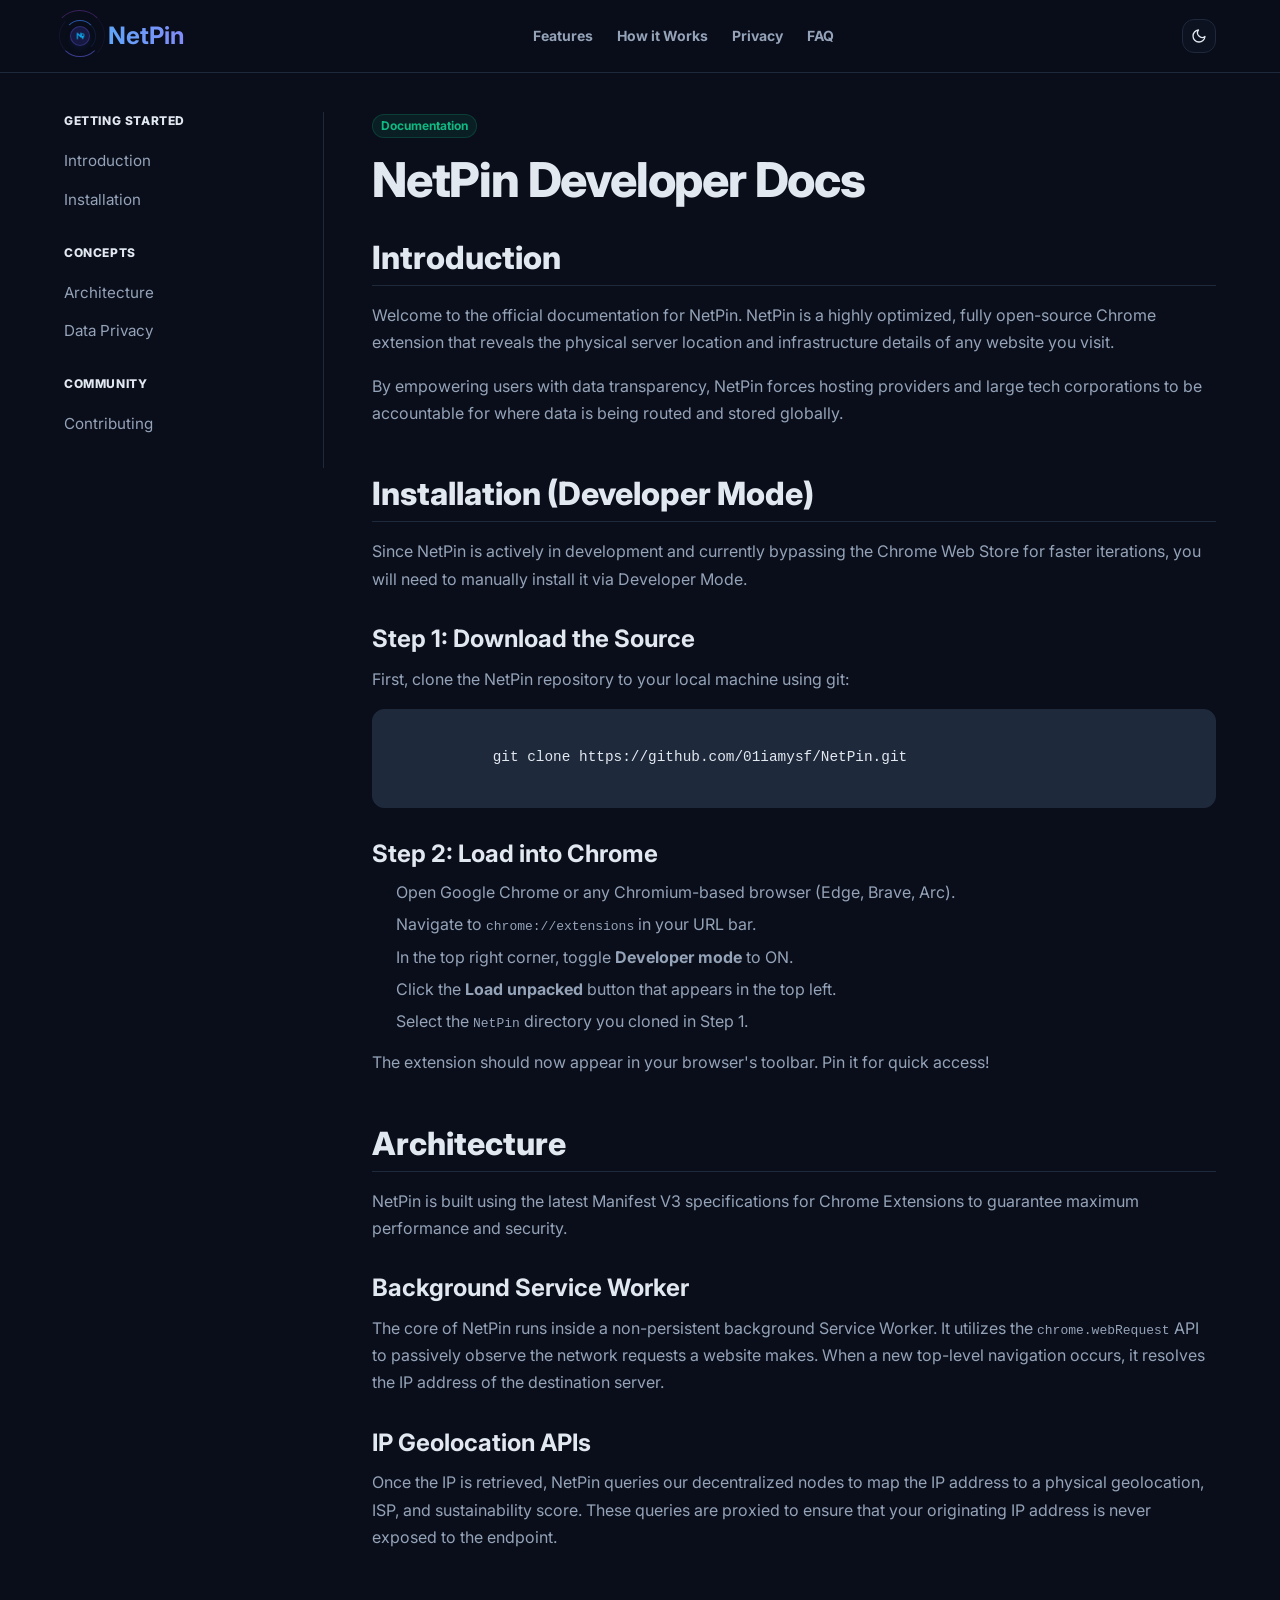
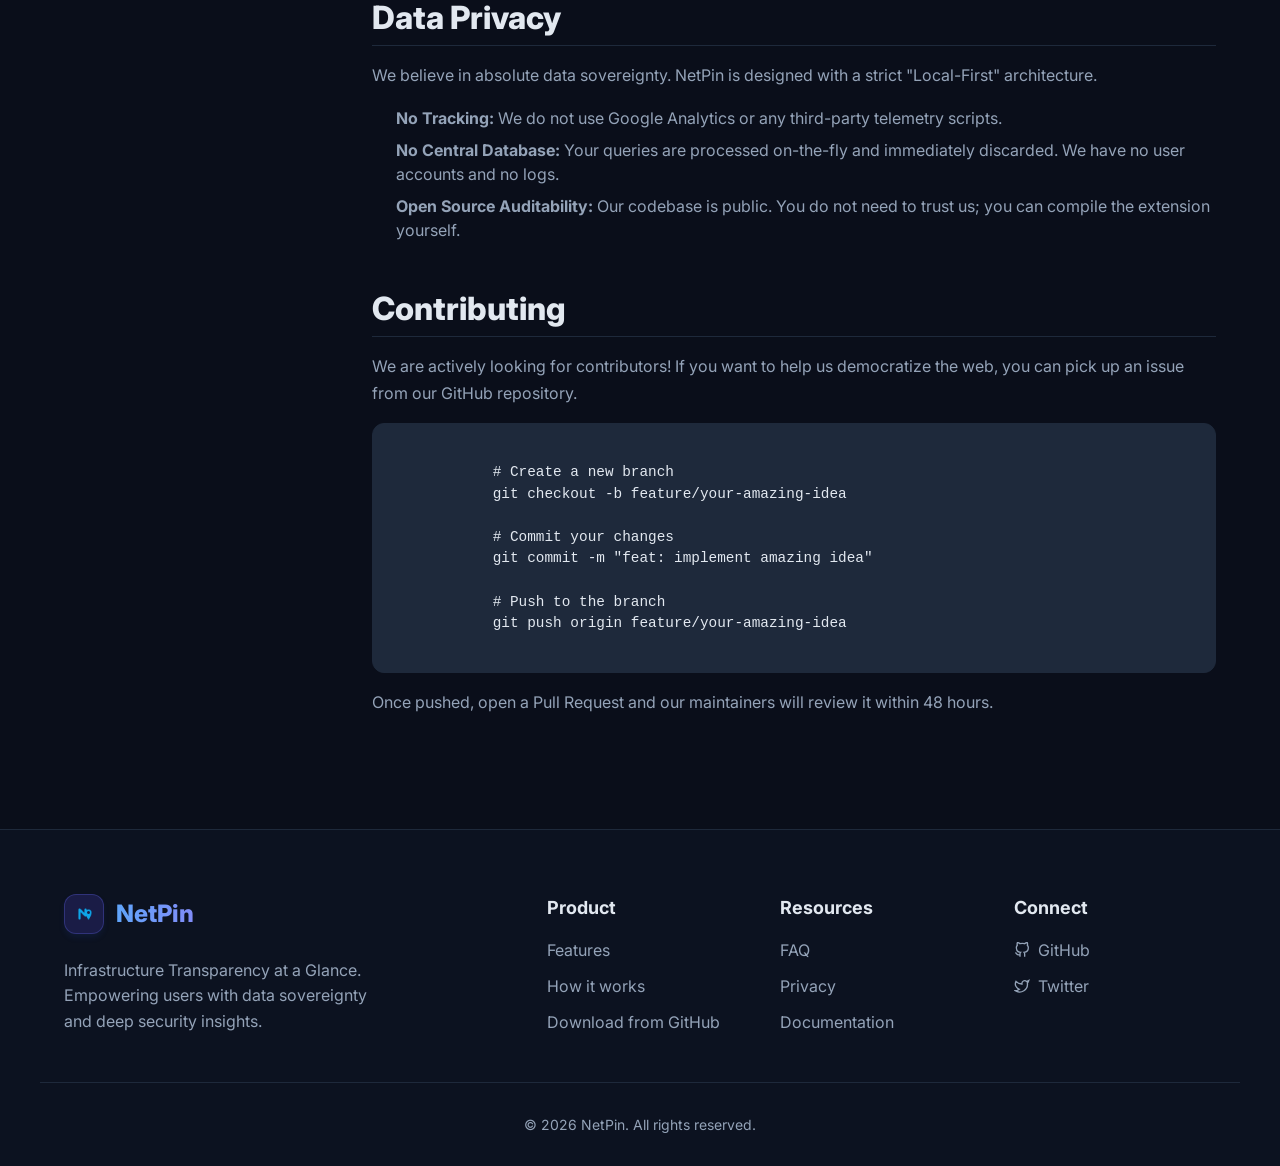
==== commit 61a34382: "feat: replace static logo with animated component in documentation header" ====
--- a/docs.html
+++ b/docs.html
@@ -38,10 +38,17 @@
   <header class="site-header">
     <div class="container">
       <div class="flex items-center gap-3">
-        <div style="width: 32px; height: 32px; background: var(--logo-bg); border: 1px solid var(--logo-border); border-radius: var(--radius-xl); display: flex; align-items: center; justify-content: center; box-shadow: var(--logo-shadow); transition: all var(--transition-normal);">
-          <img src="assets/logo.png" alt="NetPin Logo" style="width: 20px; height: 20px;">
-        </div>
-        <a href="index.html" class="text-2xl font-bold tracking-wider text-gradient" style="text-decoration: none;">NetPin</a>
+        <a href="index.html" style="display: flex; align-items: center; gap: 0.75rem; text-decoration: none;">
+          <div class="logo-animated logo-animated--sm">
+            <div class="logo-animated__ring logo-animated__ring--1"></div>
+            <div class="logo-animated__ring logo-animated__ring--2"></div>
+            <div class="logo-animated__ring logo-animated__ring--3"></div>
+            <div class="logo-animated__icon">
+              <img src="assets/logo.png" alt="NetPin Logo">
+            </div>
+          </div>
+          <span class="text-2xl font-bold tracking-wider text-gradient">NetPin</span>
+        </a>
       </div>
       
       <nav class="hidden md:flex gap-6 items-center">
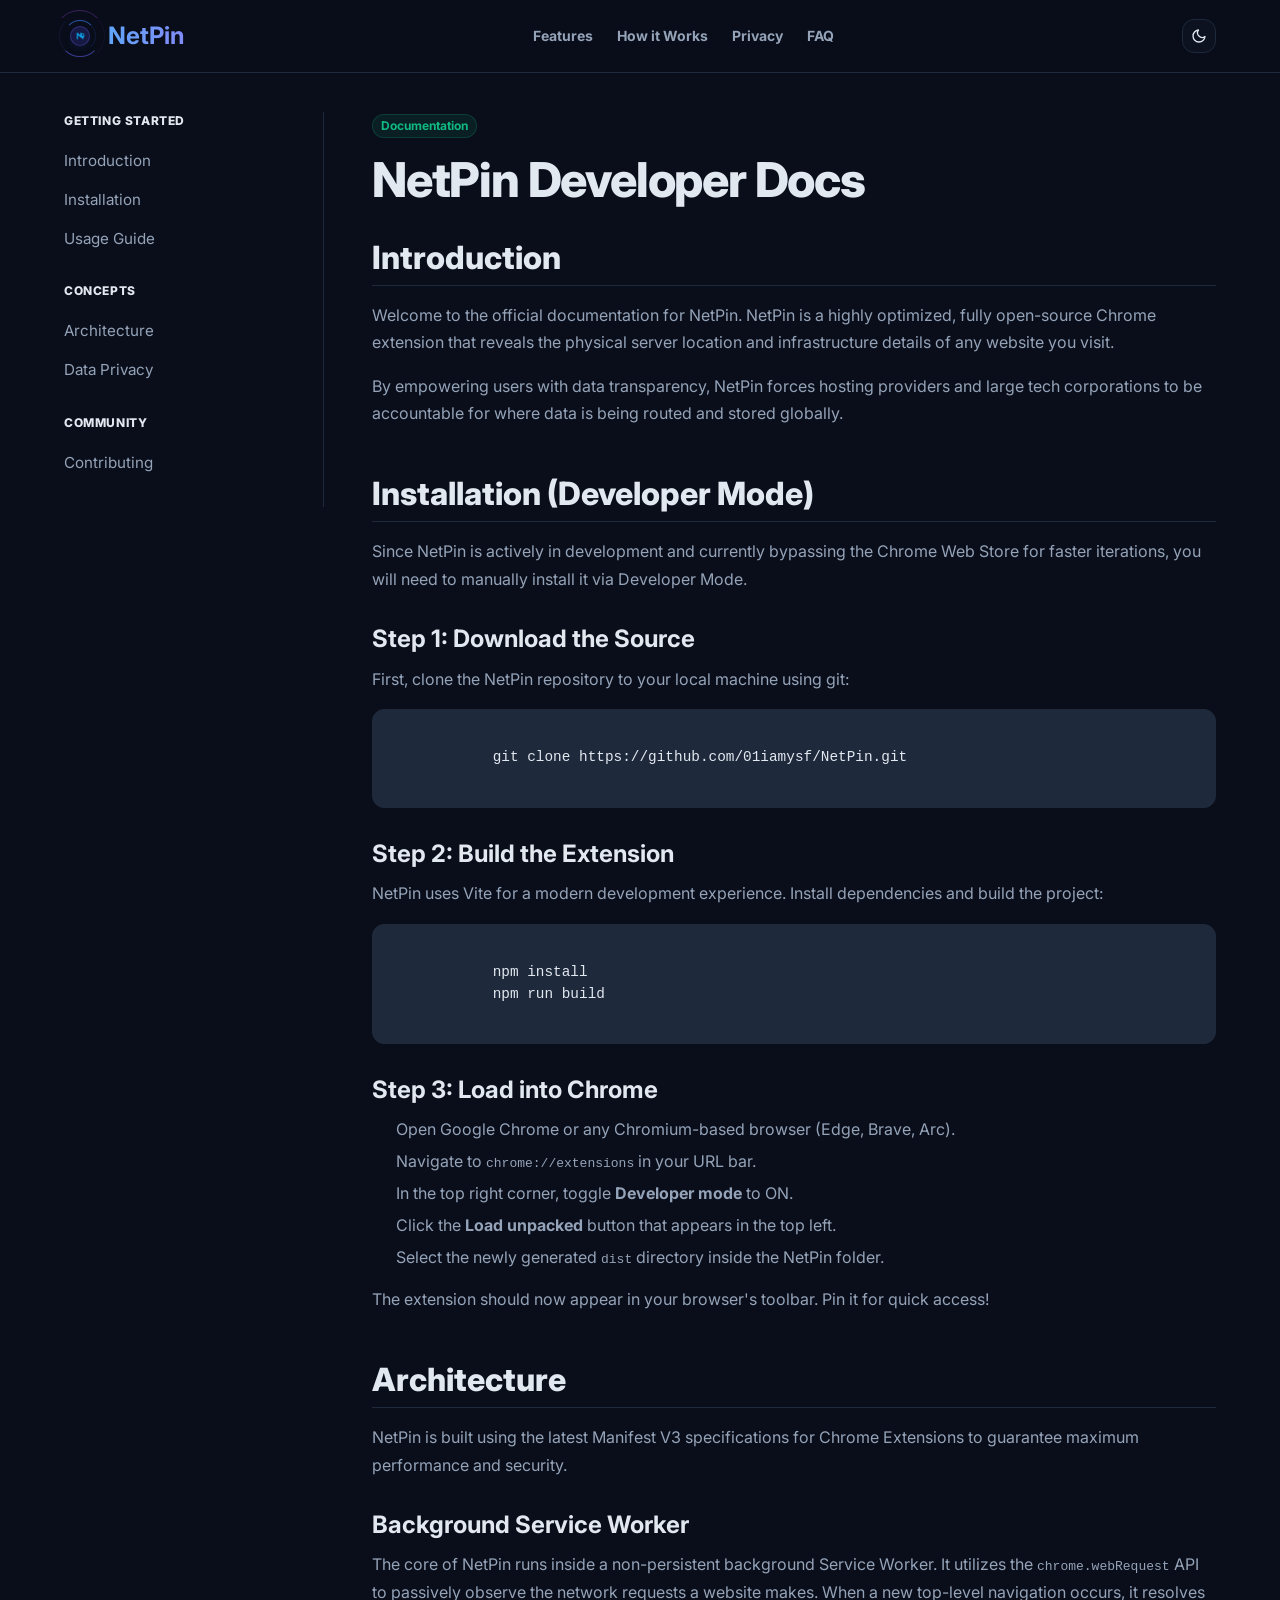
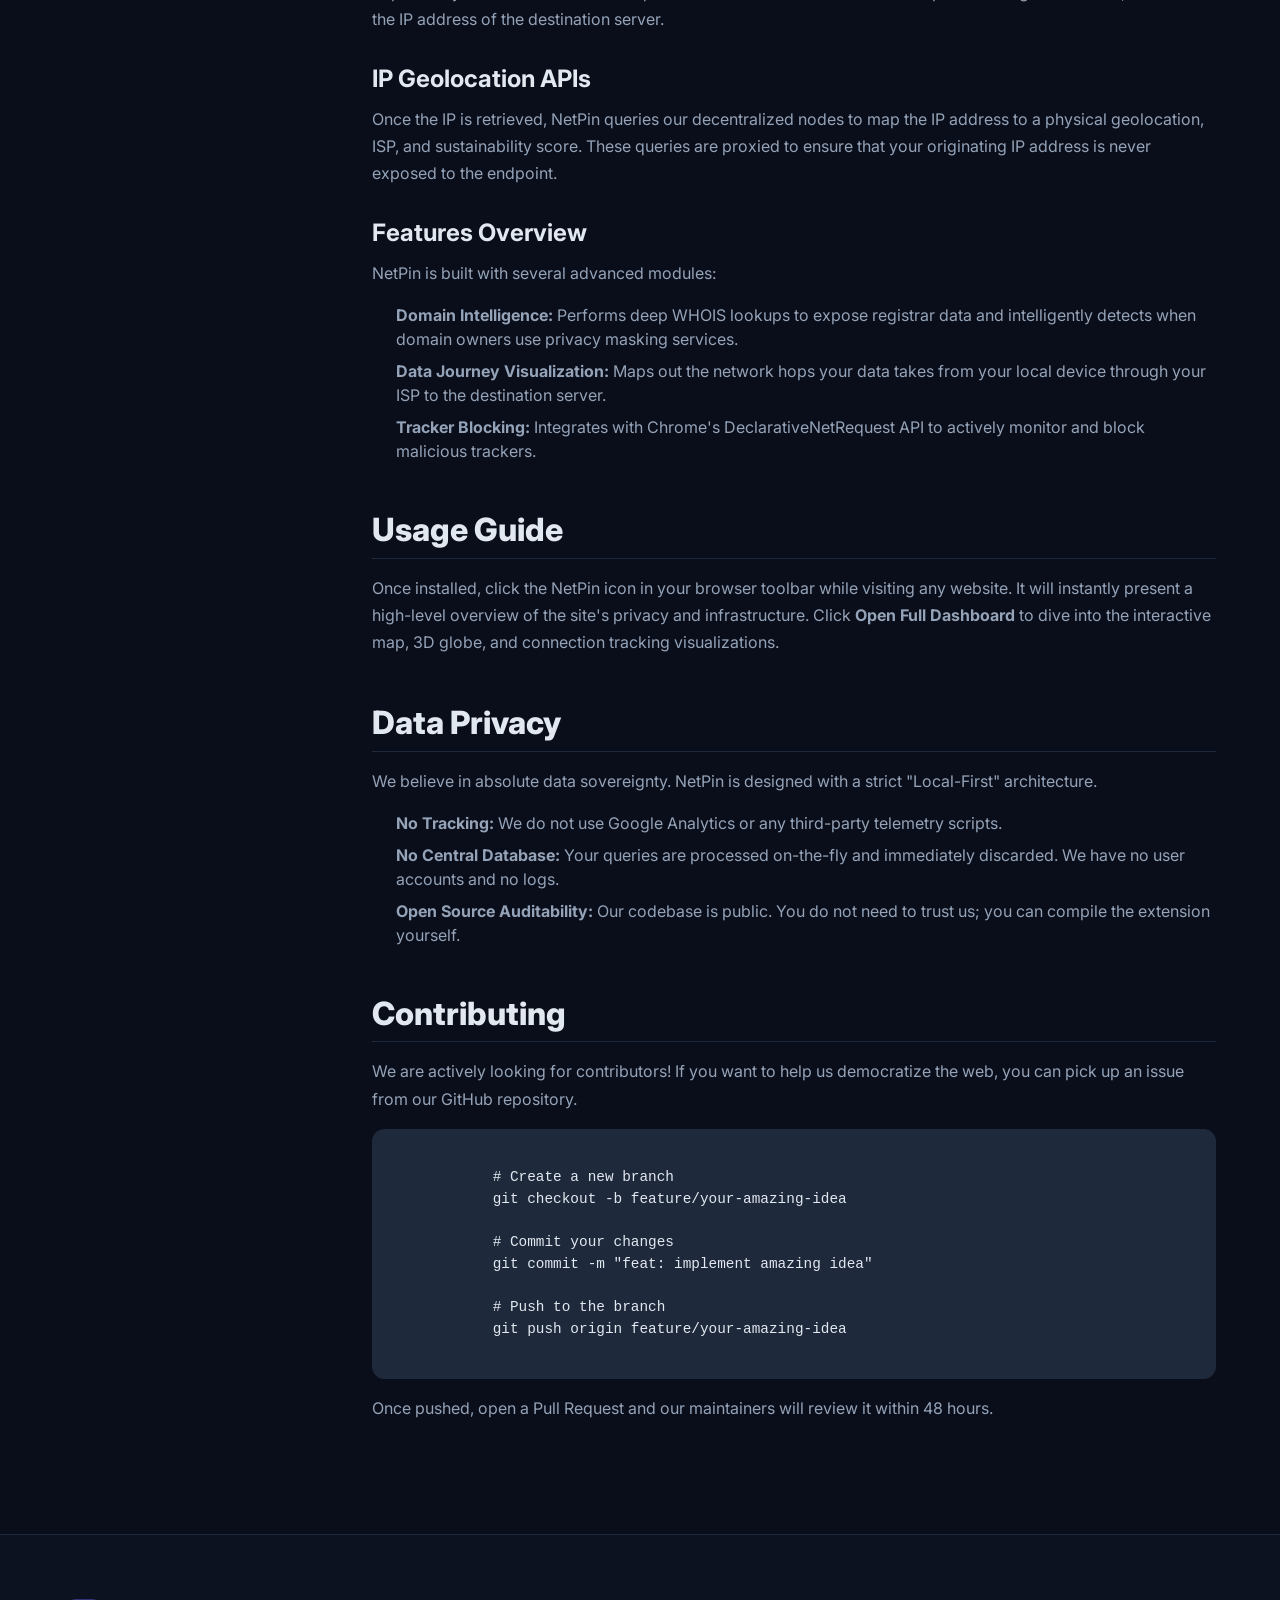
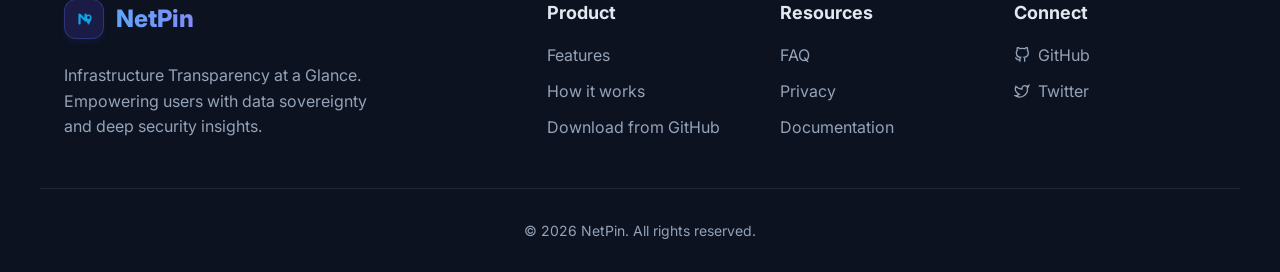
==== commit 717659d8: "feat: add usage guide and update installation instructions to include build process and new feature " ====
--- a/docs.html
+++ b/docs.html
@@ -10,9 +10,26 @@
   </script>
   <meta charset="UTF-8">
   <meta name="viewport" content="width=device-width, initial-scale=1.0">
-  <title>Documentation - NetPin</title>
-  <meta name="description" content="Official documentation for NetPin - the premium browser extension for infrastructure transparency.">
+  <title>NetPin Developer Documentation - Browser Extension Guide</title>
+  <meta name="description" content="Access the official developer documentation for NetPin. Learn about Manifest V3 architecture, background service workers, and IP Geolocation APIs.">
+  <meta name="keywords" content="NetPin documentation, developer guide, browser extension architecture, Manifest V3 background service worker, IP Geolocation API, web extension build">
+  <meta name="robots" content="index, follow">
+  <link rel="canonical" href="https://netpin.site/docs.html">
   <link rel="icon" type="image/png" href="assets/logo.png">
+
+  <!-- Open Graph / Facebook -->
+  <meta property="og:type" content="website">
+  <meta property="og:url" content="https://netpin.site/docs.html">
+  <meta property="og:title" content="NetPin Developer Documentation - Browser Extension Guide">
+  <meta property="og:description" content="Access the official developer documentation for NetPin. Learn about Manifest V3 architecture, background service workers, and IP Geolocation APIs.">
+  <meta property="og:image" content="https://netpin.site/assets/overview.png">
+
+  <!-- Twitter -->
+  <meta property="twitter:card" content="summary_large_image">
+  <meta property="twitter:url" content="https://netpin.site/docs.html">
+  <meta property="twitter:title" content="NetPin Developer Documentation - Browser Extension Guide">
+  <meta property="twitter:description" content="Access the official developer documentation for NetPin. Learn about Manifest V3 architecture, background service workers, and IP Geolocation APIs.">
+  <meta property="twitter:image" content="https://netpin.site/assets/overview.png">
   
   <!-- CSS -->
   <link rel="stylesheet" href="styles/design-tokens.css">
@@ -97,6 +114,7 @@
           <div class="docs-nav-group-title">Getting Started</div>
           <a href="#introduction" class="docs-nav-link active">Introduction</a>
           <a href="#installation" class="docs-nav-link">Installation</a>
+          <a href="#usage-guide" class="docs-nav-link">Usage Guide</a>
         </div>
         <div class="docs-nav-group">
           <div class="docs-nav-group-title">Concepts</div>
@@ -130,13 +148,20 @@
             git clone https://github.com/01iamysf/NetPin.git
           </div>
 
-          <h3>Step 2: Load into Chrome</h3>
+          <h3>Step 2: Build the Extension</h3>
+          <p>NetPin uses Vite for a modern development experience. Install dependencies and build the project:</p>
+          <div class="docs-code-block">
+            npm install
+            npm run build
+          </div>
+
+          <h3>Step 3: Load into Chrome</h3>
           <ol>
             <li>Open Google Chrome or any Chromium-based browser (Edge, Brave, Arc).</li>
             <li>Navigate to <code>chrome://extensions</code> in your URL bar.</li>
             <li>In the top right corner, toggle <strong>Developer mode</strong> to ON.</li>
             <li>Click the <strong>Load unpacked</strong> button that appears in the top left.</li>
-            <li>Select the <code>NetPin</code> directory you cloned in Step 1.</li>
+            <li>Select the newly generated <code>dist</code> directory inside the NetPin folder.</li>
           </ol>
           <p>The extension should now appear in your browser's toolbar. Pin it for quick access!</p>
         </section>
@@ -150,6 +175,19 @@
 
           <h3>IP Geolocation APIs</h3>
           <p>Once the IP is retrieved, NetPin queries our decentralized nodes to map the IP address to a physical geolocation, ISP, and sustainability score. These queries are proxied to ensure that your originating IP address is never exposed to the endpoint.</p>
+
+          <h3>Features Overview</h3>
+          <p>NetPin is built with several advanced modules:</p>
+          <ul>
+            <li><strong>Domain Intelligence:</strong> Performs deep WHOIS lookups to expose registrar data and intelligently detects when domain owners use privacy masking services.</li>
+            <li><strong>Data Journey Visualization:</strong> Maps out the network hops your data takes from your local device through your ISP to the destination server.</li>
+            <li><strong>Tracker Blocking:</strong> Integrates with Chrome's DeclarativeNetRequest API to actively monitor and block malicious trackers.</li>
+          </ul>
+        </section>
+
+        <section id="usage-guide" class="docs-section">
+          <h2>Usage Guide</h2>
+          <p>Once installed, click the NetPin icon in your browser toolbar while visiting any website. It will instantly present a high-level overview of the site's privacy and infrastructure. Click <strong>Open Full Dashboard</strong> to dive into the interactive map, 3D globe, and connection tracking visualizations.</p>
         </section>
 
         <section id="privacy-policy" class="docs-section">
--- a/styles/components.css
+++ b/styles/components.css
@@ -300,11 +300,17 @@
   border: none;
   color: var(--text-main);
   font-size: 1.125rem;
+  list-style: none; /* Hide default marker in Firefox */
+}
+/* Hide default marker in Webkit/Chrome/Safari */
+.faq-question::-webkit-details-marker {
+  display: none;
 }
 .faq-icon {
   transition: transform var(--transition-fast);
 }
-.faq-item.active .faq-icon {
+.faq-item.active .faq-icon,
+.faq-item[open] .faq-icon {
   transform: rotate(180deg);
 }
 .faq-answer {
@@ -312,6 +318,10 @@
   overflow: hidden;
   transition: max-height var(--transition-normal) ease-out;
 }
+/* If JS is disabled, details is open and we should show the answer */
+.faq-item[open] .faq-answer {
+  max-height: none;
+}
 .faq-answer-inner {
   padding-bottom: var(--space-4);
   color: var(--text-muted);
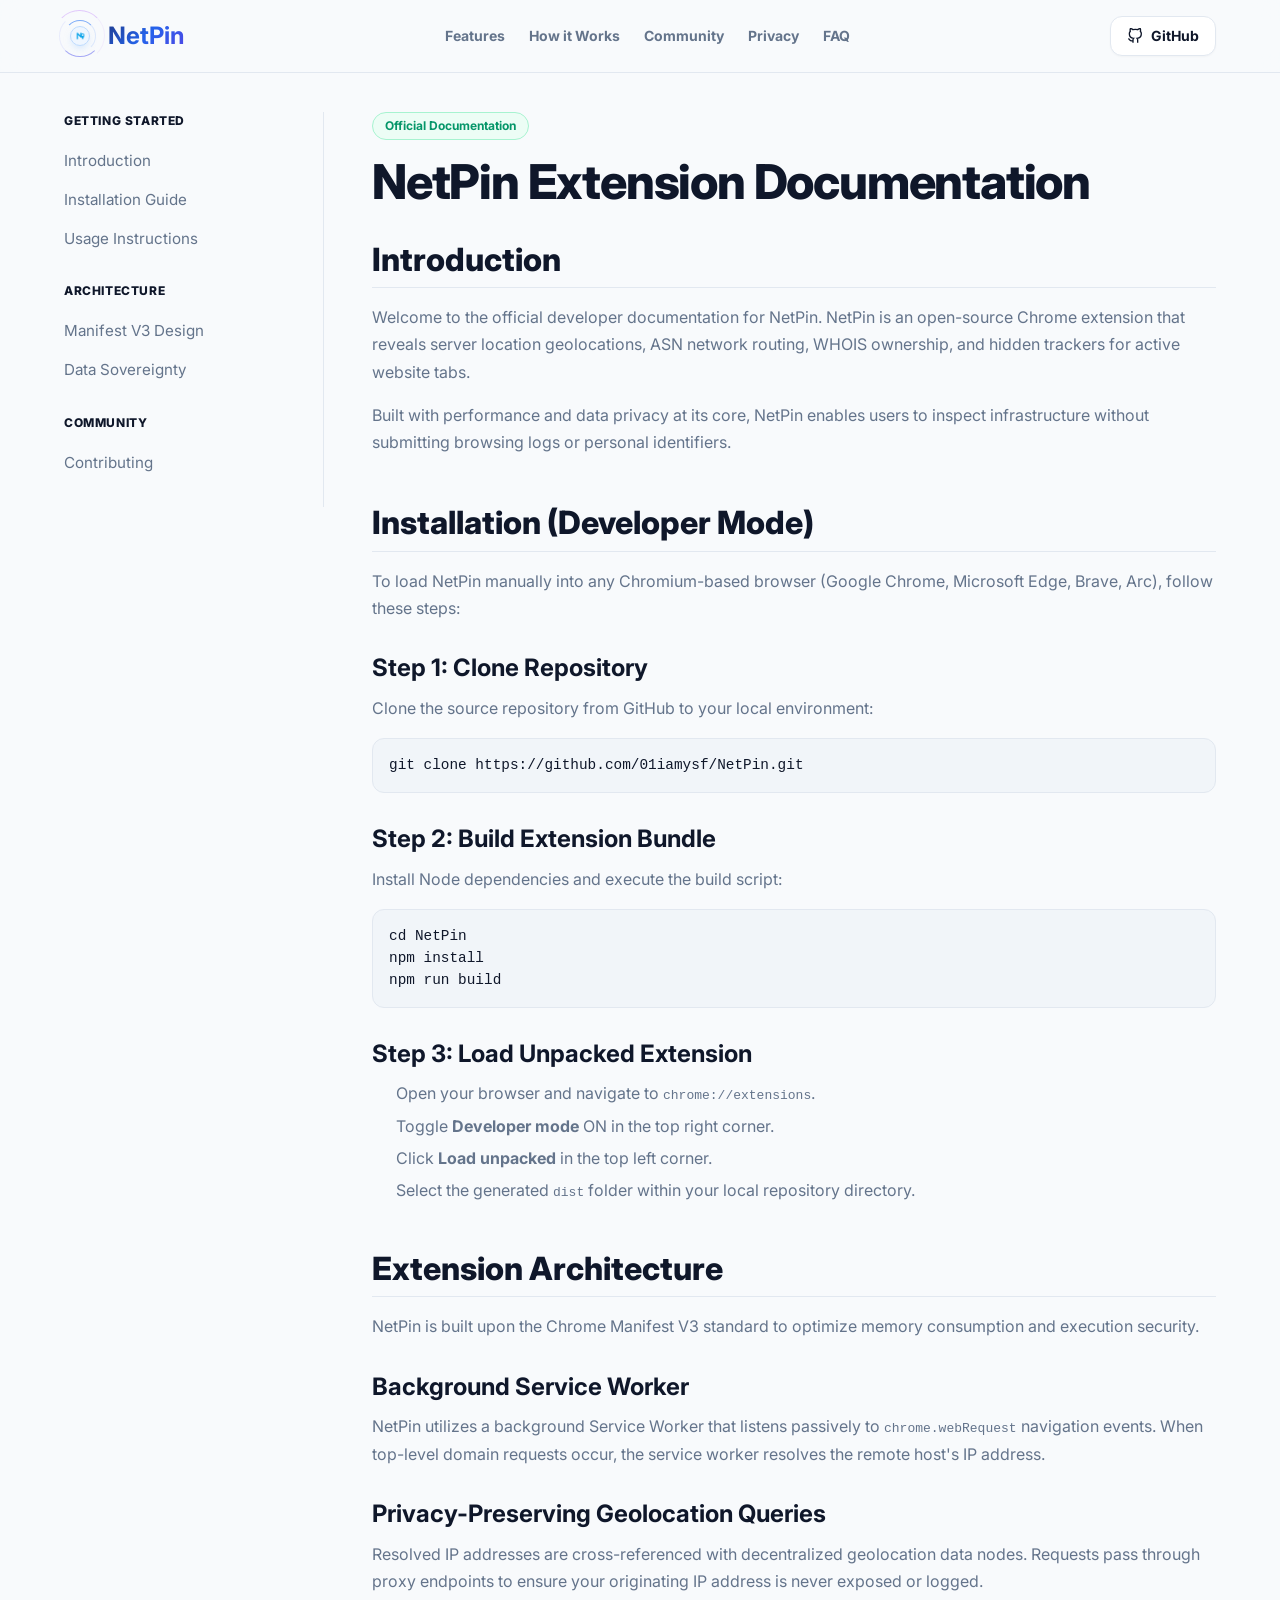
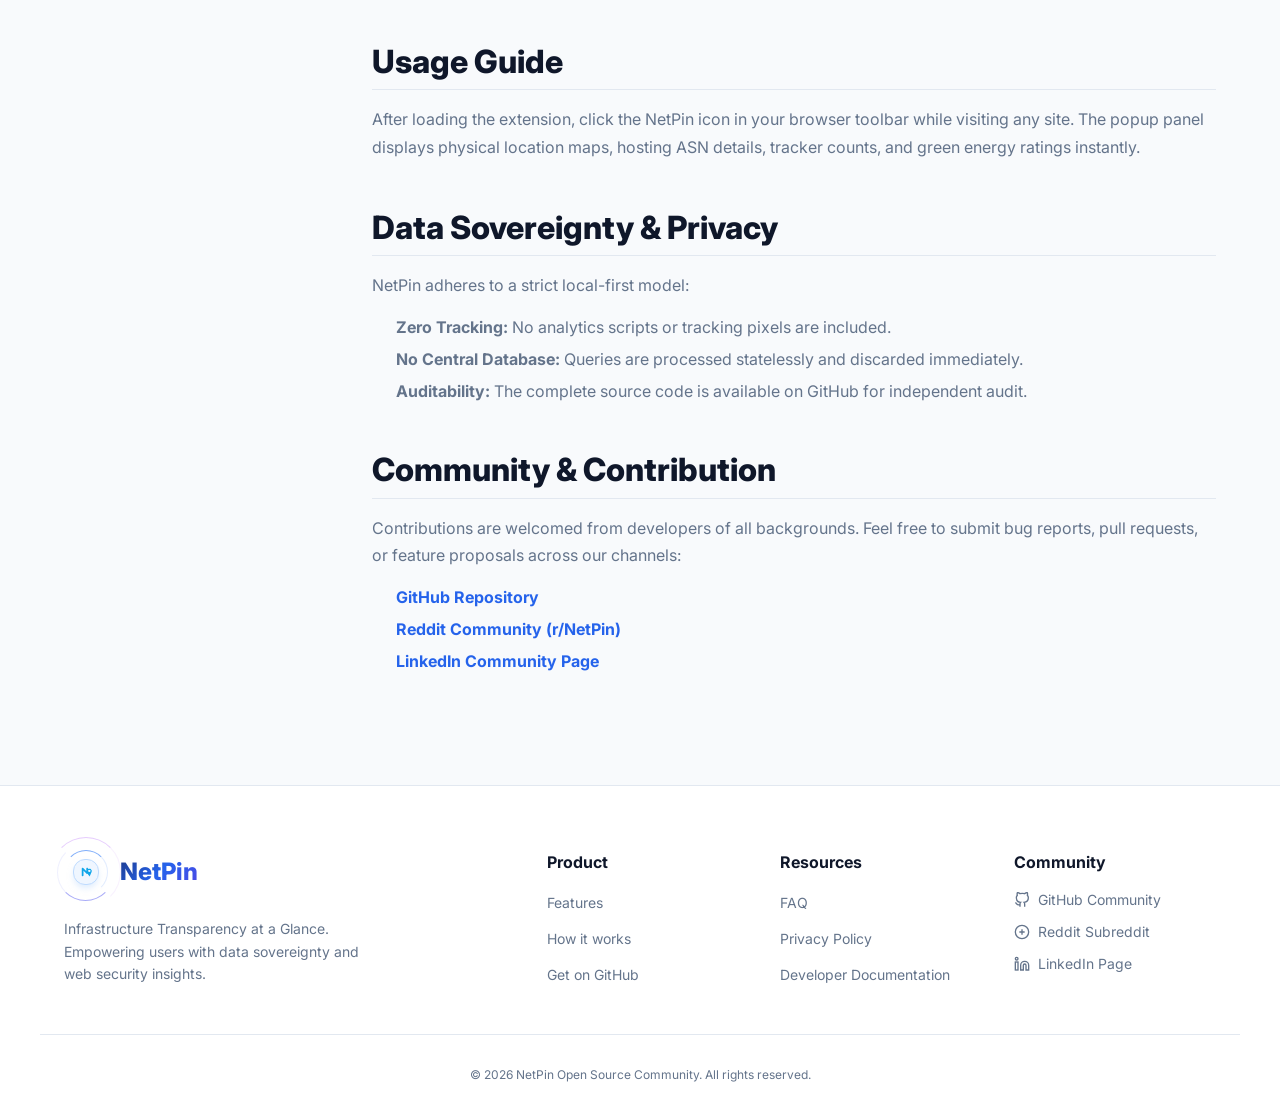
==== commit b64c030a: "feat(docs): update developer documentation page for off-white theme and interconnectivity" ====
--- a/docs.html
+++ b/docs.html
@@ -1,36 +1,57 @@
 <!DOCTYPE html>
-<html lang="en" data-theme="dark">
+<html lang="en">
 <head>
-  <!-- Inline theme restore: must run before CSS paints to avoid FOUC -->
-  <script>
-    (function() {
-      var t = localStorage.getItem('theme');
-      if (t) document.documentElement.setAttribute('data-theme', t);
-    })();
-  </script>
   <meta charset="UTF-8">
   <meta name="viewport" content="width=device-width, initial-scale=1.0">
-  <title>NetPin Developer Documentation - Browser Extension Guide</title>
-  <meta name="description" content="Access the official developer documentation for NetPin. Learn about Manifest V3 architecture, background service workers, and IP Geolocation APIs.">
+  
+  <!-- Critical inline background -->
+  <style>
+    html, body { background-color: #f8fafc; }
+  </style>
+
+  <!-- Title & SEO Meta Tags -->
+  <title>NetPin Developer Documentation - Chrome Extension Architecture Guide</title>
+  <meta name="description" content="Official developer documentation for NetPin. Learn about Manifest V3 architecture, background service workers, network webRequest APIs, IP Geolocation, and WHOIS lookup modules.">
   <meta name="keywords" content="NetPin documentation, developer guide, browser extension architecture, Manifest V3 background service worker, IP Geolocation API, web extension build">
-  <meta name="robots" content="index, follow">
+  <meta name="robots" content="index, follow, max-image-preview:large, max-snippet:-1, max-video-preview:-1">
   <link rel="canonical" href="https://netpin.site/docs.html">
   <link rel="icon" type="image/png" href="assets/logo.png">
 
   <!-- Open Graph / Facebook -->
-  <meta property="og:type" content="website">
+  <meta property="og:type" content="article">
   <meta property="og:url" content="https://netpin.site/docs.html">
-  <meta property="og:title" content="NetPin Developer Documentation - Browser Extension Guide">
-  <meta property="og:description" content="Access the official developer documentation for NetPin. Learn about Manifest V3 architecture, background service workers, and IP Geolocation APIs.">
+  <meta property="og:title" content="NetPin Developer Documentation - Extension Architecture Guide">
+  <meta property="og:description" content="Explore the technical architecture, Manifest V3 service worker design, and IP Geolocation implementation of NetPin.">
   <meta property="og:image" content="https://netpin.site/assets/overview.png">
 
   <!-- Twitter -->
   <meta property="twitter:card" content="summary_large_image">
   <meta property="twitter:url" content="https://netpin.site/docs.html">
-  <meta property="twitter:title" content="NetPin Developer Documentation - Browser Extension Guide">
-  <meta property="twitter:description" content="Access the official developer documentation for NetPin. Learn about Manifest V3 architecture, background service workers, and IP Geolocation APIs.">
+  <meta property="twitter:title" content="NetPin Developer Documentation - Extension Architecture Guide">
+  <meta property="twitter:description" content="Explore the technical architecture, Manifest V3 service worker design, and IP Geolocation implementation of NetPin.">
   <meta property="twitter:image" content="https://netpin.site/assets/overview.png">
-  
+
+  <!-- JSON-LD TechArticle Schema -->
+  <script type="application/ld+json">
+  {
+    "@context": "https://schema.org",
+    "@type": "TechArticle",
+    "headline": "NetPin Extension Developer Documentation",
+    "description": "Comprehensive technical documentation for building, extending, and auditing the NetPin browser extension.",
+    "url": "https://netpin.site/docs.html",
+    "author": {
+      "@type": "Organization",
+      "name": "NetPin Open Source Community",
+      "url": "https://github.com/01iamysf/NetPin"
+    },
+    "publisher": {
+      "@type": "Organization",
+      "name": "NetPin",
+      "url": "https://netpin.site/"
+    }
+  }
+  </script>
+
   <!-- CSS -->
   <link rel="stylesheet" href="styles/design-tokens.css">
   <link rel="stylesheet" href="styles/base.css">
@@ -43,7 +64,6 @@
   <link rel="preconnect" href="https://fonts.gstatic.com" crossorigin>
   <link href="https://fonts.googleapis.com/css2?family=Inter:wght@400;500;600;700;800&display=swap" rel="stylesheet">
   <style>
-    /* Docs page layout offset for fixed navbar */
     main.docs-main {
       padding-top: calc(72px + 2.5rem);
     }
@@ -51,12 +71,165 @@
 </head>
 <body>
 
-  <!-- Header -->
+  <!-- Header Navigation -->
   <header class="site-header">
     <div class="container">
-      <div class="flex items-center gap-3">
-        <a href="index.html" style="display: flex; align-items: center; gap: 0.75rem; text-decoration: none;">
-          <div class="logo-animated logo-animated--sm">
+      <a href="index.html" class="flex items-center gap-3" aria-label="NetPin Home Page">
+        <div class="logo-animated logo-animated--sm">
+          <div class="logo-animated__ring logo-animated__ring--1"></div>
+          <div class="logo-animated__ring logo-animated__ring--2"></div>
+          <div class="logo-animated__ring logo-animated__ring--3"></div>
+          <div class="logo-animated__icon">
+            <img src="assets/logo.png" alt="NetPin Logo">
+          </div>
+        </div>
+        <span class="text-2xl font-bold tracking-wider text-gradient">NetPin</span>
+      </a>
+      
+      <nav class="hidden md:flex gap-6 items-center" aria-label="Docs Header Navigation">
+        <a href="index.html#features" class="text-sm font-bold text-muted hover:text-primary transition">Features</a>
+        <a href="index.html#how-it-works" class="text-sm font-bold text-muted hover:text-primary transition">How it Works</a>
+        <a href="index.html#community" class="text-sm font-bold text-muted hover:text-primary transition">Community</a>
+        <a href="index.html#privacy" class="text-sm font-bold text-muted hover:text-primary transition">Privacy</a>
+        <a href="index.html#faq" class="text-sm font-bold text-muted hover:text-primary transition">FAQ</a>
+      </nav>
+
+      <div class="flex gap-4 items-center">
+        <a href="https://github.com/01iamysf/NetPin" target="_blank" rel="noopener noreferrer" class="hidden md:inline-flex btn btn-secondary text-sm" style="min-height: 40px; padding: var(--space-2) var(--space-4);">
+          <svg class="icon-sm" viewBox="0 0 24 24" fill="none" stroke="currentColor" stroke-width="2"><path d="M9 19c-5 1.5-5-2.5-7-3m14 6v-3.87a3.37 3.37 0 0 0-.94-2.61c3.14-.35 6.44-1.54 6.44-7A5.44 5.44 0 0 0 20 4.77 5.07 5.07 0 0 0 19.91 1S18.73.65 16 2.48a13.38 13.38 0 0 0-7 0C6.27.65 5.09 1 5.09 1A5.07 5.07 0 0 0 5 4.77a5.44 5.44 0 0 0-1.5 3.78c0 5.42 3.3 6.61 6.44 7A3.37 3.37 0 0 0 9 18.13V22"></path></svg>
+          GitHub
+        </a>
+
+        <button id="mobile-menu-btn" class="md:hidden btn-icon" aria-label="Toggle navigation menu">
+          <svg id="menu-icon-open" width="24" height="24" viewBox="0 0 24 24" fill="none" stroke="currentColor" stroke-width="2" stroke-linecap="round" stroke-linejoin="round"><line x1="3" y1="12" x2="21" y2="12"></line><line x1="3" y1="6" x2="21" y2="6"></line><line x1="3" y1="18" x2="21" y2="18"></line></svg>
+          <svg id="menu-icon-close" width="24" height="24" viewBox="0 0 24 24" fill="none" stroke="currentColor" stroke-width="2" stroke-linecap="round" stroke-linejoin="round" style="display: none;"><line x1="18" y1="6" x2="6" y2="18"></line><line x1="6" y1="6" x2="18" y2="18"></line></svg>
+        </button>
+      </div>
+    </div>
+  </header>
+
+  <!-- Mobile Navigation Drawer -->
+  <div id="mobile-menu" class="mobile-menu" aria-label="Mobile Navigation">
+    <nav class="flex flex-col items-center w-full">
+      <a href="index.html" class="mobile-nav-link text-xl font-bold">Home Page</a>
+      <a href="index.html#features" class="mobile-nav-link text-xl font-bold">Features</a>
+      <a href="index.html#how-it-works" class="mobile-nav-link text-xl font-bold">How it Works</a>
+      <a href="index.html#community" class="mobile-nav-link text-xl font-bold">Community</a>
+      <a href="index.html#privacy" class="mobile-nav-link text-xl font-bold">Privacy</a>
+      <a href="index.html#faq" class="mobile-nav-link text-xl font-bold">FAQ</a>
+      
+      <div class="w-full mt-8 flex flex-col gap-4">
+        <a href="https://github.com/01iamysf/NetPin" target="_blank" rel="noopener noreferrer" class="btn btn-primary w-full justify-center text-lg">
+          <svg class="icon" viewBox="0 0 24 24" fill="none" stroke="currentColor" stroke-width="2"><path d="M9 19c-5 1.5-5-2.5-7-3m14 6v-3.87a3.37 3.37 0 0 0-.94-2.61c3.14-.35 6.44-1.54 6.44-7A5.44 5.44 0 0 0 20 4.77 5.07 5.07 0 0 0 19.91 1S18.73.65 16 2.48a13.38 13.38 0 0 0-7 0C6.27.65 5.09 1 5.09 1A5.07 5.07 0 0 0 5 4.77a5.44 5.44 0 0 0-1.5 3.78c0 5.42 3.3 6.61 6.44 7A3.37 3.37 0 0 0 9 18.13V22"></path></svg>
+          Get on GitHub
+        </a>
+      </div>
+    </nav>
+  </div>
+
+  <main class="container docs-main">
+    <div class="docs-layout">
+      <!-- Sidebar -->
+      <aside class="docs-sidebar" aria-label="Documentation Table of Contents">
+        <div class="docs-nav-group">
+          <div class="docs-nav-group-title">Getting Started</div>
+          <a href="#introduction" class="docs-nav-link active">Introduction</a>
+          <a href="#installation" class="docs-nav-link">Installation Guide</a>
+          <a href="#usage-guide" class="docs-nav-link">Usage Instructions</a>
+        </div>
+        <div class="docs-nav-group">
+          <div class="docs-nav-group-title">Architecture</div>
+          <a href="#architecture" class="docs-nav-link">Manifest V3 Design</a>
+          <a href="#privacy-policy" class="docs-nav-link">Data Sovereignty</a>
+        </div>
+        <div class="docs-nav-group">
+          <div class="docs-nav-group-title">Community</div>
+          <a href="#contributing" class="docs-nav-link">Contributing</a>
+        </div>
+      </aside>
+
+      <!-- Main Content -->
+      <div class="docs-content">
+        <div class="badge badge-emerald mb-4">Official Documentation</div>
+        <h1 class="text-5xl font-extrabold tracking-tight mb-8" style="color: var(--text-main);">NetPin Extension Documentation</h1>
+        
+        <section id="introduction" class="docs-section">
+          <h2>Introduction</h2>
+          <p>Welcome to the official developer documentation for NetPin. NetPin is an open-source Chrome extension that reveals server location geolocations, ASN network routing, WHOIS ownership, and hidden trackers for active website tabs.</p>
+          <p>Built with performance and data privacy at its core, NetPin enables users to inspect infrastructure without submitting browsing logs or personal identifiers.</p>
+        </section>
+
+        <section id="installation" class="docs-section">
+          <h2>Installation (Developer Mode)</h2>
+          <p>To load NetPin manually into any Chromium-based browser (Google Chrome, Microsoft Edge, Brave, Arc), follow these steps:</p>
+          
+          <h3>Step 1: Clone Repository</h3>
+          <p>Clone the source repository from GitHub to your local environment:</p>
+          <div class="docs-code-block">git clone https://github.com/01iamysf/NetPin.git</div>
+
+          <h3>Step 2: Build Extension Bundle</h3>
+          <p>Install Node dependencies and execute the build script:</p>
+          <div class="docs-code-block">cd NetPin
+npm install
+npm run build</div>
+
+          <h3>Step 3: Load Unpacked Extension</h3>
+          <ol>
+            <li>Open your browser and navigate to <code>chrome://extensions</code>.</li>
+            <li>Toggle <strong>Developer mode</strong> ON in the top right corner.</li>
+            <li>Click <strong>Load unpacked</strong> in the top left corner.</li>
+            <li>Select the generated <code>dist</code> folder within your local repository directory.</li>
+          </ol>
+        </section>
+
+        <section id="architecture" class="docs-section">
+          <h2>Extension Architecture</h2>
+          <p>NetPin is built upon the Chrome Manifest V3 standard to optimize memory consumption and execution security.</p>
+          
+          <h3>Background Service Worker</h3>
+          <p>NetPin utilizes a background Service Worker that listens passively to <code>chrome.webRequest</code> navigation events. When top-level domain requests occur, the service worker resolves the remote host's IP address.</p>
+
+          <h3>Privacy-Preserving Geolocation Queries</h3>
+          <p>Resolved IP addresses are cross-referenced with decentralized geolocation data nodes. Requests pass through proxy endpoints to ensure your originating IP address is never exposed or logged.</p>
+        </section>
+
+        <section id="usage-guide" class="docs-section">
+          <h2>Usage Guide</h2>
+          <p>After loading the extension, click the NetPin icon in your browser toolbar while visiting any site. The popup panel displays physical location maps, hosting ASN details, tracker counts, and green energy ratings instantly.</p>
+        </section>
+
+        <section id="privacy-policy" class="docs-section">
+          <h2>Data Sovereignty & Privacy</h2>
+          <p>NetPin adheres to a strict local-first model:</p>
+          <ul>
+            <li><strong>Zero Tracking:</strong> No analytics scripts or tracking pixels are included.</li>
+            <li><strong>No Central Database:</strong> Queries are processed statelessly and discarded immediately.</li>
+            <li><strong>Auditability:</strong> The complete source code is available on GitHub for independent audit.</li>
+          </ul>
+        </section>
+
+        <section id="contributing" class="docs-section">
+          <h2>Community & Contribution</h2>
+          <p>Contributions are welcomed from developers of all backgrounds. Feel free to submit bug reports, pull requests, or feature proposals across our channels:</p>
+          <ul>
+            <li><a href="https://github.com/01iamysf/NetPin" target="_blank" rel="noopener noreferrer" class="text-primary font-bold">GitHub Repository</a></li>
+            <li><a href="https://www.reddit.com/r/NetPin" target="_blank" rel="noopener noreferrer" class="text-primary font-bold">Reddit Community (r/NetPin)</a></li>
+            <li><a href="https://www.linkedin.com/company/netpin" target="_blank" rel="noopener noreferrer" class="text-primary font-bold">LinkedIn Community Page</a></li>
+          </ul>
+        </section>
+
+      </div>
+    </div>
+  </main>
+
+  <!-- Footer -->
+  <footer style="background-color: #ffffff; border-top: 1px solid var(--border-color); padding: var(--space-16) 0 var(--space-8) 0;">
+    <div class="container" style="display: flex; flex-wrap: wrap; gap: var(--space-12); justify-content: space-between;">
+      
+      <!-- Brand Block -->
+      <div style="flex: 1 1 300px;">
+        <a href="index.html" class="flex items-center gap-3 mb-6" aria-label="NetPin Footer Brand Link">
+          <div class="logo-animated logo-animated--lg">
             <div class="logo-animated__ring logo-animated__ring--1"></div>
             <div class="logo-animated__ring logo-animated__ring--2"></div>
             <div class="logo-animated__ring logo-animated__ring--3"></div>
@@ -64,223 +237,66 @@
               <img src="assets/logo.png" alt="NetPin Logo">
             </div>
           </div>
-          <span class="text-2xl font-bold tracking-wider text-gradient">NetPin</span>
+          <span class="text-2xl font-extrabold tracking-wider text-gradient">NetPin</span>
         </a>
-      </div>
-      
-      <nav class="hidden md:flex gap-6 items-center">
-        <a href="index.html#features" class="text-sm font-bold text-muted hover:text-primary transition">Features</a>
-        <a href="index.html#how-it-works" class="text-sm font-bold text-muted hover:text-primary transition">How it Works</a>
-        <a href="index.html#privacy" class="text-sm font-bold text-muted hover:text-primary transition">Privacy</a>
-        <a href="index.html#faq" class="text-sm font-bold text-muted hover:text-primary transition">FAQ</a>
-      </nav>
-
-      <div class="flex gap-4 items-center">
-        <!-- Desktop Theme Toggle -->
-        <button id="theme-toggle" class="hidden md:flex btn-icon" aria-label="Toggle theme">
-          <svg id="theme-icon-dark" class="icon-sm" viewBox="0 0 24 24" fill="none" stroke="currentColor" stroke-width="2" stroke-linecap="round" stroke-linejoin="round" style="display: none;"><path d="M21 12.79A9 9 0 1 1 11.21 3 7 7 0 0 0 21 12.79z"></path></svg>
-          <svg id="theme-icon-light" class="icon-sm" viewBox="0 0 24 24" fill="none" stroke="currentColor" stroke-width="2" stroke-linecap="round" stroke-linejoin="round"><circle cx="12" cy="12" r="5"></circle><line x1="12" y1="1" x2="12" y2="3"></line><line x1="12" y1="21" x2="12" y2="23"></line><line x1="4.22" y1="4.22" x2="5.64" y2="5.64"></line><line x1="18.36" y1="18.36" x2="19.78" y2="19.78"></line><line x1="1" y1="12" x2="3" y2="12"></line><line x1="21" y1="12" x2="23" y2="12"></line><line x1="4.22" y1="19.78" x2="5.64" y2="18.36"></line><line x1="18.36" y1="5.64" x2="19.78" y2="4.22"></line></svg>
-        </button>
-        <!-- Mobile Menu Toggle -->
-        <button id="mobile-menu-btn" class="md:hidden btn-icon" aria-label="Open menu" style="color: var(--text-muted);">
-          <svg id="menu-icon-open" width="24" height="24" viewBox="0 0 24 24" fill="none" stroke="currentColor" stroke-width="2" stroke-linecap="round" stroke-linejoin="round"><line x1="3" y1="12" x2="21" y2="12"></line><line x1="3" y1="6" x2="21" y2="6"></line><line x1="3" y1="18" x2="21" y2="18"></line></svg>
-          <svg id="menu-icon-close" width="24" height="24" viewBox="0 0 24 24" fill="none" stroke="currentColor" stroke-width="2" stroke-linecap="round" stroke-linejoin="round" style="display: none;"><line x1="18" y1="6" x2="6" y2="18"></line><line x1="6" y1="6" x2="18" y2="18"></line></svg>
-        </button>
-      </div>
-    </div>
-  </header>
-
-  <!-- Mobile Menu Drawer -->
-  <div id="mobile-menu" class="mobile-menu">
-    <nav class="flex flex-col items-center w-full">
-      <a href="index.html#features" class="mobile-nav-link text-xl font-bold">Features</a>
-      <a href="index.html#how-it-works" class="mobile-nav-link text-xl font-bold">How it Works</a>
-      <a href="index.html#privacy" class="mobile-nav-link text-xl font-bold">Privacy</a>
-      <a href="index.html#faq" class="mobile-nav-link text-xl font-bold">FAQ</a>
-      
-      <div class="w-full mt-8 flex flex-col gap-4">
-        <button id="mobile-theme-toggle" class="btn btn-secondary w-full justify-center">
-          Toggle Theme
-        </button>
-      </div>
-    </nav>
-  </div>
-
-  <main class="container docs-main">
-    <div class="docs-layout">
-      <!-- Sidebar -->
-      <aside class="docs-sidebar">
-        <div class="docs-nav-group">
-          <div class="docs-nav-group-title">Getting Started</div>
-          <a href="#introduction" class="docs-nav-link active">Introduction</a>
-          <a href="#installation" class="docs-nav-link">Installation</a>
-          <a href="#usage-guide" class="docs-nav-link">Usage Guide</a>
-        </div>
-        <div class="docs-nav-group">
-          <div class="docs-nav-group-title">Concepts</div>
-          <a href="#architecture" class="docs-nav-link">Architecture</a>
-          <a href="#privacy-policy" class="docs-nav-link">Data Privacy</a>
-        </div>
-        <div class="docs-nav-group">
-          <div class="docs-nav-group-title">Community</div>
-          <a href="#contributing" class="docs-nav-link">Contributing</a>
-        </div>
-      </aside>
-
-      <!-- Main Content -->
-      <div class="docs-content">
-        <div class="badge badge-emerald mb-4">Documentation</div>
-        <h1 class="text-5xl font-extrabold tracking-tight mb-8">NetPin Developer Docs</h1>
-        
-        <section id="introduction" class="docs-section">
-          <h2>Introduction</h2>
-          <p>Welcome to the official documentation for NetPin. NetPin is a highly optimized, fully open-source Chrome extension that reveals the physical server location and infrastructure details of any website you visit.</p>
-          <p>By empowering users with data transparency, NetPin forces hosting providers and large tech corporations to be accountable for where data is being routed and stored globally.</p>
-        </section>
-
-        <section id="installation" class="docs-section">
-          <h2>Installation (Developer Mode)</h2>
-          <p>Since NetPin is actively in development and currently bypassing the Chrome Web Store for faster iterations, you will need to manually install it via Developer Mode.</p>
-          
-          <h3>Step 1: Download the Source</h3>
-          <p>First, clone the NetPin repository to your local machine using git:</p>
-          <div class="docs-code-block">
-            git clone https://github.com/01iamysf/NetPin.git
-          </div>
-
-          <h3>Step 2: Build the Extension</h3>
-          <p>NetPin uses Vite for a modern development experience. Install dependencies and build the project:</p>
-          <div class="docs-code-block">
-            npm install
-            npm run build
-          </div>
-
-          <h3>Step 3: Load into Chrome</h3>
-          <ol>
-            <li>Open Google Chrome or any Chromium-based browser (Edge, Brave, Arc).</li>
-            <li>Navigate to <code>chrome://extensions</code> in your URL bar.</li>
-            <li>In the top right corner, toggle <strong>Developer mode</strong> to ON.</li>
-            <li>Click the <strong>Load unpacked</strong> button that appears in the top left.</li>
-            <li>Select the newly generated <code>dist</code> directory inside the NetPin folder.</li>
-          </ol>
-          <p>The extension should now appear in your browser's toolbar. Pin it for quick access!</p>
-        </section>
-
-        <section id="architecture" class="docs-section">
-          <h2>Architecture</h2>
-          <p>NetPin is built using the latest Manifest V3 specifications for Chrome Extensions to guarantee maximum performance and security.</p>
-          
-          <h3>Background Service Worker</h3>
-          <p>The core of NetPin runs inside a non-persistent background Service Worker. It utilizes the <code>chrome.webRequest</code> API to passively observe the network requests a website makes. When a new top-level navigation occurs, it resolves the IP address of the destination server.</p>
-
-          <h3>IP Geolocation APIs</h3>
-          <p>Once the IP is retrieved, NetPin queries our decentralized nodes to map the IP address to a physical geolocation, ISP, and sustainability score. These queries are proxied to ensure that your originating IP address is never exposed to the endpoint.</p>
-
-          <h3>Features Overview</h3>
-          <p>NetPin is built with several advanced modules:</p>
-          <ul>
-            <li><strong>Domain Intelligence:</strong> Performs deep WHOIS lookups to expose registrar data and intelligently detects when domain owners use privacy masking services.</li>
-            <li><strong>Data Journey Visualization:</strong> Maps out the network hops your data takes from your local device through your ISP to the destination server.</li>
-            <li><strong>Tracker Blocking:</strong> Integrates with Chrome's DeclarativeNetRequest API to actively monitor and block malicious trackers.</li>
-          </ul>
-        </section>
-
-        <section id="usage-guide" class="docs-section">
-          <h2>Usage Guide</h2>
-          <p>Once installed, click the NetPin icon in your browser toolbar while visiting any website. It will instantly present a high-level overview of the site's privacy and infrastructure. Click <strong>Open Full Dashboard</strong> to dive into the interactive map, 3D globe, and connection tracking visualizations.</p>
-        </section>
-
-        <section id="privacy-policy" class="docs-section">
-          <h2>Data Privacy</h2>
-          <p>We believe in absolute data sovereignty. NetPin is designed with a strict "Local-First" architecture.</p>
-          <ul>
-            <li><strong>No Tracking:</strong> We do not use Google Analytics or any third-party telemetry scripts.</li>
-            <li><strong>No Central Database:</strong> Your queries are processed on-the-fly and immediately discarded. We have no user accounts and no logs.</li>
-            <li><strong>Open Source Auditability:</strong> Our codebase is public. You do not need to trust us; you can compile the extension yourself.</li>
-          </ul>
-        </section>
-
-        <section id="contributing" class="docs-section">
-          <h2>Contributing</h2>
-          <p>We are actively looking for contributors! If you want to help us democratize the web, you can pick up an issue from our GitHub repository.</p>
-          <div class="docs-code-block">
-            # Create a new branch
-            git checkout -b feature/your-amazing-idea
-            
-            # Commit your changes
-            git commit -m "feat: implement amazing idea"
-            
-            # Push to the branch
-            git push origin feature/your-amazing-idea
-          </div>
-          <p>Once pushed, open a Pull Request and our maintainers will review it within 48 hours.</p>
-        </section>
-
-      </div>
-    </div>
-  </main>
-
-  <!-- Footer -->
-  <footer style="background-color: var(--bg-sub-card); border-top: 1px solid var(--border-color); padding: var(--space-16) 0 var(--space-8) 0;">
-    <div class="container" style="display: flex; flex-wrap: wrap; gap: var(--space-12); justify-content: space-between;">
-      
-      <!-- Brand Block -->
-      <div style="flex: 1 1 300px;">
-        <div class="flex items-center gap-3 mb-6">
-          <div style="width: 40px; height: 40px; background: var(--logo-bg); border: 1px solid var(--logo-border); border-radius: var(--radius-xl); display: flex; align-items: center; justify-content: center; box-shadow: var(--logo-shadow); transition: all var(--transition-normal);">
-            <img src="assets/logo.png" alt="NetPin Logo" style="width: 24px; height: 24px;">
-          </div>
-          <span class="text-2xl font-extrabold tracking-wider text-gradient">NetPin</span>
-        </div>
-        <p class="text-base text-muted" style="max-width: 320px; line-height: 1.6;">
-          Infrastructure Transparency at a Glance. Empowering users with data sovereignty and deep security insights.
+        <p class="text-sm text-muted" style="max-width: 320px; line-height: 1.6;">
+          Infrastructure Transparency at a Glance. Empowering users with data sovereignty and web security insights.
         </p>
       </div>
       
       <!-- Links Block -->
       <div style="flex: 2 1 400px;" class="grid grid-cols-2 md:grid-cols-3 gap-8">
         <div>
-          <h4 class="font-bold text-lg mb-4" style="color: var(--text-main);">Product</h4>
+          <h4 class="font-bold text-base mb-4" style="color: var(--text-main);">Product</h4>
           <ul class="flex flex-col gap-3">
-            <li><a href="index.html#features" class="text-base text-muted hover:text-primary transition">Features</a></li>
-            <li><a href="index.html#how-it-works" class="text-base text-muted hover:text-primary transition">How it works</a></li>
-            <li><a href="https://github.com/01iamysf/NetPin" target="_blank" rel="noopener noreferrer" class="text-base text-muted hover:text-primary transition">Download from GitHub</a></li>
+            <li><a href="index.html#features" class="text-sm text-muted hover:text-primary transition">Features</a></li>
+            <li><a href="index.html#how-it-works" class="text-sm text-muted hover:text-primary transition">How it works</a></li>
+            <li><a href="https://github.com/01iamysf/NetPin" target="_blank" rel="noopener noreferrer" class="text-sm text-muted hover:text-primary transition">Get on GitHub</a></li>
           </ul>
         </div>
         
         <div>
-          <h4 class="font-bold text-lg mb-4" style="color: var(--text-main);">Resources</h4>
+          <h4 class="font-bold text-base mb-4" style="color: var(--text-main);">Resources</h4>
           <ul class="flex flex-col gap-3">
-            <li><a href="index.html#faq" class="text-base text-muted hover:text-primary transition">FAQ</a></li>
-            <li><a href="index.html#privacy" class="text-base text-muted hover:text-primary transition">Privacy</a></li>
-            <li><a href="docs.html" class="text-base text-muted hover:text-primary transition">Documentation</a></li>
+            <li><a href="index.html#faq" class="text-sm text-muted hover:text-primary transition">FAQ</a></li>
+            <li><a href="index.html#privacy" class="text-sm text-muted hover:text-primary transition">Privacy Policy</a></li>
+            <li><a href="docs.html" class="text-sm text-muted hover:text-primary transition">Developer Documentation</a></li>
           </ul>
         </div>
 
         <div>
-          <h4 class="font-bold text-lg mb-4" style="color: var(--text-main);">Connect</h4>
+          <h4 class="font-bold text-base mb-4" style="color: var(--text-main);">Community</h4>
           <ul class="flex flex-col gap-3">
-            <li><a href="https://github.com/01iamysf" target="_blank" rel="noopener noreferrer" class="text-base text-muted hover:text-primary transition flex items-center gap-2">
-              <svg class="icon-sm" viewBox="0 0 24 24" fill="none" stroke="currentColor" stroke-width="2"><path d="M9 19c-5 1.5-5-2.5-7-3m14 6v-3.87a3.37 3.37 0 0 0-.94-2.61c3.14-.35 6.44-1.54 6.44-7A5.44 5.44 0 0 0 20 4.77 5.07 5.07 0 0 0 19.91 1S18.73.65 16 2.48a13.38 13.38 0 0 0-7 0C6.27.65 5.09 1 5.09 1A5.07 5.07 0 0 0 5 4.77a5.44 5.44 0 0 0-1.5 3.78c0 5.42 3.3 6.61 6.44 7A3.37 3.37 0 0 0 9 18.13V22"></path></svg>
-              GitHub
-            </a></li>
-            <li><a href="#" class="text-base text-muted hover:text-primary transition flex items-center gap-2">
-              <svg class="icon-sm" viewBox="0 0 24 24" fill="none" stroke="currentColor" stroke-width="2"><path d="M22 4s-.7 2.1-2 3.4c1.6 10-9.4 17.3-18 11.6 2.2.1 4.4-.6 6-2C3 15.5.5 9.6 3 5c2.2 2.6 5.6 4.1 9 4-.9-4.2 4-6.6 7-3.8 1.1 0 3-1.2 3-1.2z"></path></svg>
-              Twitter
-            </a></li>
+            <li>
+              <a href="https://github.com/01iamysf/NetPin" target="_blank" rel="noopener noreferrer" class="text-sm text-muted hover:text-primary transition flex items-center gap-2">
+                <svg class="icon-sm" viewBox="0 0 24 24" fill="none" stroke="currentColor" stroke-width="2"><path d="M9 19c-5 1.5-5-2.5-7-3m14 6v-3.87a3.37 3.37 0 0 0-.94-2.61c3.14-.35 6.44-1.54 6.44-7A5.44 5.44 0 0 0 20 4.77 5.07 5.07 0 0 0 19.91 1S18.73.65 16 2.48a13.38 13.38 0 0 0-7 0C6.27.65 5.09 1 5.09 1A5.07 5.07 0 0 0 5 4.77a5.44 5.44 0 0 0-1.5 3.78c0 5.42 3.3 6.61 6.44 7A3.37 3.37 0 0 0 9 18.13V22"></path></svg>
+                GitHub Community
+              </a>
+            </li>
+            <li>
+              <a href="https://www.reddit.com/r/NetPin" target="_blank" rel="noopener noreferrer" class="text-sm text-muted hover:text-primary transition flex items-center gap-2">
+                <svg class="icon-sm" viewBox="0 0 24 24" fill="none" stroke="currentColor" stroke-width="2"><circle cx="12" cy="12" r="10"></circle><path d="M12 8v8M8 12h8"/></svg>
+                Reddit Subreddit
+              </a>
+            </li>
+            <li>
+              <a href="https://www.linkedin.com/company/netpin" target="_blank" rel="noopener noreferrer" class="text-sm text-muted hover:text-primary transition flex items-center gap-2">
+                <svg class="icon-sm" viewBox="0 0 24 24" fill="none" stroke="currentColor" stroke-width="2"><path d="M16 8a6 6 0 0 1 6 6v7h-4v-7a2 2 0 0 0-2-2 2 2 0 0 0-2 2v7h-4v-7a6 6 0 0 1 6-6z"></path><rect x="2" y="9" width="4" height="12"></rect><circle cx="4" cy="4" r="2"></circle></svg>
+                LinkedIn Page
+              </a>
+            </li>
           </ul>
         </div>
       </div>
     </div>
     
     <div class="container text-center" style="margin-top: var(--space-12); padding-top: var(--space-8); border-top: 1px solid var(--border-color);">
-      <p class="text-sm text-muted">© 2026 NetPin. All rights reserved.</p>
+      <p class="text-xs text-muted">© 2026 NetPin Open Source Community. All rights reserved.</p>
     </div>
   </footer>
 
   <script src="scripts/main.js"></script>
   <script>
-    // Simple script to highlight active sidebar link based on scroll position
     document.addEventListener('DOMContentLoaded', () => {
       const sections = document.querySelectorAll('.docs-section');
       const navLinks = document.querySelectorAll('.docs-nav-link');
--- a/styles/design-tokens.css
+++ b/styles/design-tokens.css
@@ -23,25 +23,25 @@
   --color-red-500: #ef4444;
   --color-rose-500: #f43f5e;
 
-  /* Theme Defaults (Light Mode Base) */
-  --bg-body: #f8fafc;        /* slate-50 */
-  --bg-card: #ffffff;        /* white */
-  --bg-card-hover: #f1f5f9;  /* slate-100 */
-  --bg-sub-card: #f8fafc;
-  --text-main: #1e293b;      /* slate-800 */
-  --text-muted: #64748b;     /* slate-500 */
+  /* Theme Defaults (Off-White Minimalist Theme) */
+  --bg-body: #f8fafc;        /* soft off-white slate */
+  --bg-card: #ffffff;        /* crisp pure white */
+  --bg-card-hover: #f1f5f9;  /* soft slate tint */
+  --bg-sub-card: #ffffff;
+  --text-main: #0f172a;      /* deep slate/navy */
+  --text-muted: #64748b;     /* neutral slate */
   --text-inverse: #ffffff;
   --border-color: #e2e8f0;   /* slate-200 */
   --border-color-light: #f1f5f9; /* slate-100 */
   
-  --shadow-color: rgba(0, 0, 0, 0.05);
-  --shadow-primary: rgba(59, 130, 246, 0.15);
+  --shadow-color: rgba(15, 23, 42, 0.04);
+  --shadow-primary: rgba(37, 99, 235, 0.12);
   
   --map-filter: none;
-  --map-opacity: 0.05;
+  --map-opacity: 0.08;
 
   /* Logo Wrapper Light */
-  --logo-bg: #dbeafe; 
+  --logo-bg: #eff6ff; 
   --logo-border: #bfdbfe; 
   --logo-shadow: 0 4px 6px -1px rgba(191, 219, 254, 0.5);
 
@@ -78,23 +78,3 @@
   --transition-slow: 400ms cubic-bezier(0.4, 0, 0.2, 1);
 }
 
-/* Dark Theme overrides class (if dark mode is active) */
-:root[data-theme="dark"] {
-  --bg-body: #0a0e1a;        
-  --bg-card: #0f172a;        
-  --bg-card-hover: #1e293b;  
-  --bg-sub-card: #0c1220;    
-  --text-main: #e2e8f0;      
-  --text-muted: #94a3b8;     
-  --border-color: #1e293b;   
-  --border-color-light: rgba(30, 41, 59, 0.5);
-  
-  --shadow-color: rgba(0, 0, 0, 0.3);
-  --map-filter: invert(1);
-  --map-opacity: 0.1;
-
-  /* Logo Wrapper Dark */
-  --logo-bg: rgba(49, 46, 129, 0.4); 
-  --logo-border: rgba(99, 102, 241, 0.3);
-  --logo-shadow: 0 4px 6px -1px rgba(30, 58, 138, 0.2);
-}
--- a/styles/layout.css
+++ b/styles/layout.css
@@ -105,17 +105,13 @@
   left: 0;
   right: 0;
   z-index: 50;
-  background-color: rgba(248, 250, 252, 0.85);
+  background-color: rgba(248, 250, 252, 0.88);
   backdrop-filter: blur(12px);
   -webkit-backdrop-filter: blur(12px);
   border-bottom: 1px solid var(--border-color);
   transition: background-color 350ms cubic-bezier(0.4, 0, 0.2, 1),
               border-color     350ms cubic-bezier(0.4, 0, 0.2, 1);
   will-change: background-color;
-}
-
-:root[data-theme="dark"] .site-header {
-  background-color: rgba(10, 14, 26, 0.85);
 }
 
 .site-header .container {
--- a/styles/components.css
+++ b/styles/components.css
@@ -101,12 +101,12 @@
 /* ─────────────────────────────────────────────────────────── */
 
 .text-gradient {
-  background: linear-gradient(to right, var(--color-blue-400), var(--color-indigo-400));
+  background: linear-gradient(135deg, #1e3a8a 0%, #2563eb 50%, #4f46e5 100%);
   -webkit-background-clip: text;
   background-clip: text;
   color: transparent;
 }
-.text-primary { color: var(--color-blue-500); }
+.text-primary { color: var(--color-blue-600); }
 .text-muted { color: var(--text-muted); }
 
 .text-xs { font-size: 0.75rem; line-height: 1rem; }
@@ -126,6 +126,7 @@
 .tracking-wide { letter-spacing: 0.025em; }
 
 .text-center { text-align: center; }
+.text-left { text-align: left; }
 
 /* Cards */
 .card {
@@ -133,24 +134,25 @@
   border: 1px solid var(--border-color);
   border-radius: var(--radius-2xl);
   padding: var(--space-6);
-  box-shadow: 0 4px 6px -1px var(--shadow-color), 0 2px 4px -2px var(--shadow-color);
-  transition: transform var(--transition-normal), box-shadow var(--transition-normal), background-color var(--transition-normal);
+  box-shadow: 0 1px 3px 0 rgba(15, 23, 42, 0.03), 0 4px 6px -1px rgba(15, 23, 42, 0.02);
+  transition: transform var(--transition-normal), box-shadow var(--transition-normal), background-color var(--transition-normal), border-color var(--transition-normal);
 }
 .card:hover {
-  transform: translateY(-4px);
-  box-shadow: 0 20px 25px -5px var(--shadow-color), 0 8px 10px -6px var(--shadow-color);
+  transform: translateY(-3px);
+  border-color: #cbd5e1;
+  box-shadow: 0 12px 20px -5px rgba(15, 23, 42, 0.06), 0 4px 6px -2px rgba(15, 23, 42, 0.03);
 }
 .card-icon-wrapper {
-  width: 48px;
-  height: 48px;
+  width: 44px;
+  height: 44px;
   border-radius: var(--radius-xl);
   display: flex;
   align-items: center;
   justify-content: center;
   margin-bottom: var(--space-4);
-  background-color: rgba(59, 130, 246, 0.1);
-  border: 1px solid rgba(59, 130, 246, 0.2);
-  color: var(--color-blue-500);
+  background-color: #eff6ff;
+  border: 1px solid #dbeafe;
+  color: var(--color-blue-600);
 }
 
 /* Buttons */
@@ -160,6 +162,7 @@
   justify-content: center;
   gap: var(--space-2);
   padding: var(--space-3) var(--space-6);
+  min-height: 48px;
   font-weight: 700;
   border-radius: var(--radius-xl);
   transition: all var(--transition-fast);
@@ -168,28 +171,31 @@
 .btn-primary {
   background-color: var(--color-blue-600);
   color: white;
-  box-shadow: 0 4px 14px 0 var(--shadow-primary);
+  box-shadow: 0 4px 12px 0 var(--shadow-primary);
 }
 .btn-primary:hover {
-  background-color: var(--color-blue-500);
-  transform: scale(0.98);
+  background-color: #1d4ed8;
+  transform: translateY(-1px);
+  box-shadow: 0 6px 16px 0 rgba(37, 99, 235, 0.25);
 }
 
 .btn-secondary {
-  background-color: var(--bg-sub-card);
+  background-color: var(--bg-card);
   color: var(--text-main);
   border: 1px solid var(--border-color);
+  box-shadow: 0 1px 2px 0 rgba(0, 0, 0, 0.03);
 }
 .btn-secondary:hover {
   background-color: var(--bg-card-hover);
-  transform: scale(0.98);
+  border-color: #cbd5e1;
+  transform: translateY(-1px);
 }
 
 .btn-icon {
   padding: var(--space-2);
   border-radius: var(--radius-xl);
   border: 1px solid var(--border-color);
-  background-color: var(--bg-sub-card);
+  background-color: var(--bg-card);
   color: var(--text-main);
 }
 .btn-icon:hover {
@@ -200,13 +206,14 @@
 .badge {
   display: inline-flex;
   align-items: center;
-  padding: 2px 8px;
+  padding: 4px 12px;
   font-size: 0.75rem;
   font-weight: 700;
   border-radius: var(--radius-full);
 }
-.badge-blue { background-color: rgba(59, 130, 246, 0.1); color: var(--color-blue-500); border: 1px solid rgba(59, 130, 246, 0.2); }
-.badge-emerald { background-color: rgba(16, 185, 129, 0.1); color: var(--color-emerald-500); border: 1px solid rgba(16, 185, 129, 0.2); }
+.badge-blue { background-color: #eff6ff; color: var(--color-blue-600); border: 1px solid #bfdbfe; }
+.badge-emerald { background-color: #ecfdf5; color: #059669; border: 1px solid #a7f3d0; }
+.badge-purple { background-color: #f3e8ff; color: #7e22ce; border: 1px solid #e9d5ff; }
 
 /* SVG Icon classes */
 .icon { width: 24px; height: 24px; }
@@ -326,3 +333,31 @@
   padding-bottom: var(--space-4);
   color: var(--text-muted);
 }
+
+/* Responsive Map Tooltips & Labels */
+@media (max-width: 767px) {
+  .map-tooltip-desktop {
+    display: none !important;
+  }
+  .map-line-label {
+    display: none !important;
+  }
+  .map-tooltip-mobile {
+    display: inline-flex !important;
+    align-items: center;
+    gap: 2px;
+  }
+}
+
+@media (min-width: 768px) {
+  .map-tooltip-desktop {
+    display: block !important;
+  }
+  .map-line-label {
+    display: block !important;
+  }
+  .map-tooltip-mobile {
+    display: none !important;
+  }
+}
+
--- a/styles/animations.css
+++ b/styles/animations.css
@@ -108,7 +108,7 @@
    INTRO / SPLASH SCREEN  (GPU-optimised, zero-repaint)
    ============================================================ */
 
-/* Overlay \u2014 always dark regardless of theme */
+/* Overlay — off-white theme */
 .intro-overlay {
   position: fixed;
   inset: 0;
@@ -116,11 +116,9 @@
   display: flex;
   align-items: center;
   justify-content: center;
-  background: #0a0e1a !important;
+  background: #f8fafc !important;
   overflow: hidden;
-  /* contain tells the browser the overlay is an isolated painting scope */
   contain: layout style;
-  /* Exit: opacity-only \u2014 avoids forcing a composite of every child */
   transition: opacity 0.7s cubic-bezier(0.4, 0, 0.2, 1),
               visibility 0.7s;
   will-change: opacity;
@@ -132,18 +130,14 @@
   visibility: hidden;
 }
 
-/* ── Grid background ───────────────────────────────────────────
-   Animate a pseudo-element overlay instead of the element itself
-   so the background-image never triggers a repaint on every tick.
-────────────────────────────────────────────────────────────── */
+/* ── Grid background ─────────────────────────────────────────── */
 .intro-bg-grid {
   position: absolute;
   inset: 0;
   background-image:
-    linear-gradient(rgba(59, 130, 246, 0.08) 1px, transparent 1px),
-    linear-gradient(90deg, rgba(59, 130, 246, 0.08) 1px, transparent 1px);
+    linear-gradient(rgba(37, 99, 235, 0.05) 1px, transparent 1px),
+    linear-gradient(90deg, rgba(37, 99, 235, 0.05) 1px, transparent 1px);
   background-size: 48px 48px;
-  /* The grid itself stays static \u2014 no repaint */
 }
 .intro-bg-grid::after {
   content: '';
@@ -167,11 +161,11 @@
   border-radius: 50%;
   background: radial-gradient(
     circle,
-    rgba(59, 130, 246, 0.22) 0%,
-    rgba(99, 102, 241, 0.13) 40%,
+    rgba(59, 130, 246, 0.12) 0%,
+    rgba(99, 102, 241, 0.06) 40%,
     transparent 70%
   );
-  /* transform + opacity are compositor-only \u2014 zero repaint */
+  /* transform + opacity are compositor-only — zero repaint */
   animation: intro-glow-expand 2s cubic-bezier(0.22, 1, 0.36, 1) forwards;
   pointer-events: none;
   will-change: transform, opacity;
@@ -215,7 +209,7 @@
   position: absolute;
   border-radius: 50%;
   border: 1.5px solid transparent;
-  /* Pre-promote to compositor layer \u2014 spin is now zero-cost */
+  /* Pre-promote to compositor layer — spin is now zero-cost */
   will-change: transform;
   /* Force layer creation before animation starts */
   transform: rotate(0deg);
@@ -224,24 +218,24 @@
 .intro-logo-ring-1 {
   width: 100%;
   height: 100%;
-  border-top-color: rgba(59, 130, 246, 0.75);
-  border-right-color: rgba(59, 130, 246, 0.2);
+  border-top-color: rgba(37, 99, 235, 0.6);
+  border-right-color: rgba(37, 99, 235, 0.15);
   animation: intro-spin 2.4s linear infinite;
 }
 
 .intro-logo-ring-2 {
   width: 132%;
   height: 132%;
-  border-bottom-color: rgba(99, 102, 241, 0.65);
-  border-left-color: rgba(99, 102, 241, 0.15);
+  border-bottom-color: rgba(79, 70, 229, 0.5);
+  border-left-color: rgba(79, 70, 229, 0.1);
   animation: intro-spin 3.6s linear infinite reverse;
 }
 
 .intro-logo-ring-3 {
   width: 164%;
   height: 164%;
-  border-top-color: rgba(168, 85, 247, 0.38);
-  border-right-color: rgba(168, 85, 247, 0.1);
+  border-top-color: rgba(147, 51, 234, 0.3);
+  border-right-color: rgba(147, 51, 234, 0.08);
   animation: intro-spin 5.2s linear infinite;
 }
 
@@ -254,14 +248,12 @@
   width: 72px;
   height: 72px;
   border-radius: 50%;
-  background: linear-gradient(135deg, rgba(30, 41, 59, 0.95), rgba(15, 23, 42, 0.98));
-  border: 1px solid rgba(99, 102, 241, 0.4);
+  background: #ffffff;
+  border: 1px solid #bfdbfe;
   /* box-shadow is GPU-friendly; drop-shadow filter is NOT */
   box-shadow:
-    0 0 0 1px rgba(59, 130, 246, 0.12),
-    0 0 24px rgba(59, 130, 246, 0.35),
-    0 0 48px rgba(99, 102, 241, 0.15),
-    inset 0 1px 0 rgba(255,255,255,0.06);
+    0 0 0 1px rgba(37, 99, 235, 0.1),
+    0 8px 24px rgba(37, 99, 235, 0.15);
   display: flex;
   align-items: center;
   justify-content: center;
@@ -271,7 +263,7 @@
 .intro-logo-icon img {
   width: 38px;
   height: 38px;
-  /* No filter: drop-shadow here \u2014 it causes per-frame GPU texture upload */
+  /* No filter: drop-shadow here — it causes per-frame GPU texture upload */
 }
 
 /* ── Title block ───────────────────────────────────────────── */
@@ -288,17 +280,16 @@
 
 .intro-title {
   font-family: 'Inter', system-ui, sans-serif;
-  font-size: clamp(3rem, 8vw, 5.5rem);
+  font-size: clamp(3rem, 8vw, 5rem);
   font-weight: 800;
   letter-spacing: -0.03em;
   line-height: 1;
   margin: 0 0 0.5rem 0;
   background: linear-gradient(
     135deg,
-    #e2e8f0 0%,
-    #93c5fd 40%,
-    #818cf8 70%,
-    #c084fc 100%
+    #1e3a8a 0%,
+    #2563eb 50%,
+    #4f46e5 100%
   );
   -webkit-background-clip: text;
   -webkit-text-fill-color: transparent;
@@ -308,10 +299,10 @@
 .intro-tagline {
   font-family: 'Inter', system-ui, sans-serif;
   font-size: clamp(0.85rem, 2vw, 1.05rem);
-  font-weight: 500;
+  font-weight: 600;
   letter-spacing: 0.08em;
   text-transform: uppercase;
-  color: rgba(148, 163, 184, 0.75);
+  color: #64748b;
   margin: 0;
   animation: intro-tagline-fade 0.8s ease-out 1.7s both;
   will-change: opacity, transform;
@@ -326,12 +317,12 @@
 /* ── Loader bar ────────────────────────────────────────────────
    Use scaleX instead of width: width change triggers layout
    recalculation every single frame on the main thread.
-   scaleX is a pure compositor operation \u2014 60 fps guaranteed.
+   scaleX is a pure compositor operation — 60 fps guaranteed.
 ────────────────────────────────────────────────────────────── */
 .intro-loader {
   width: 180px;
-  height: 2px;
-  background: rgba(255,255,255,0.07);
+  height: 3px;
+  background: #e2e8f0;
   border-radius: 999px;
   overflow: hidden;
   animation: intro-loader-appear 0.4s ease 2.0s both;
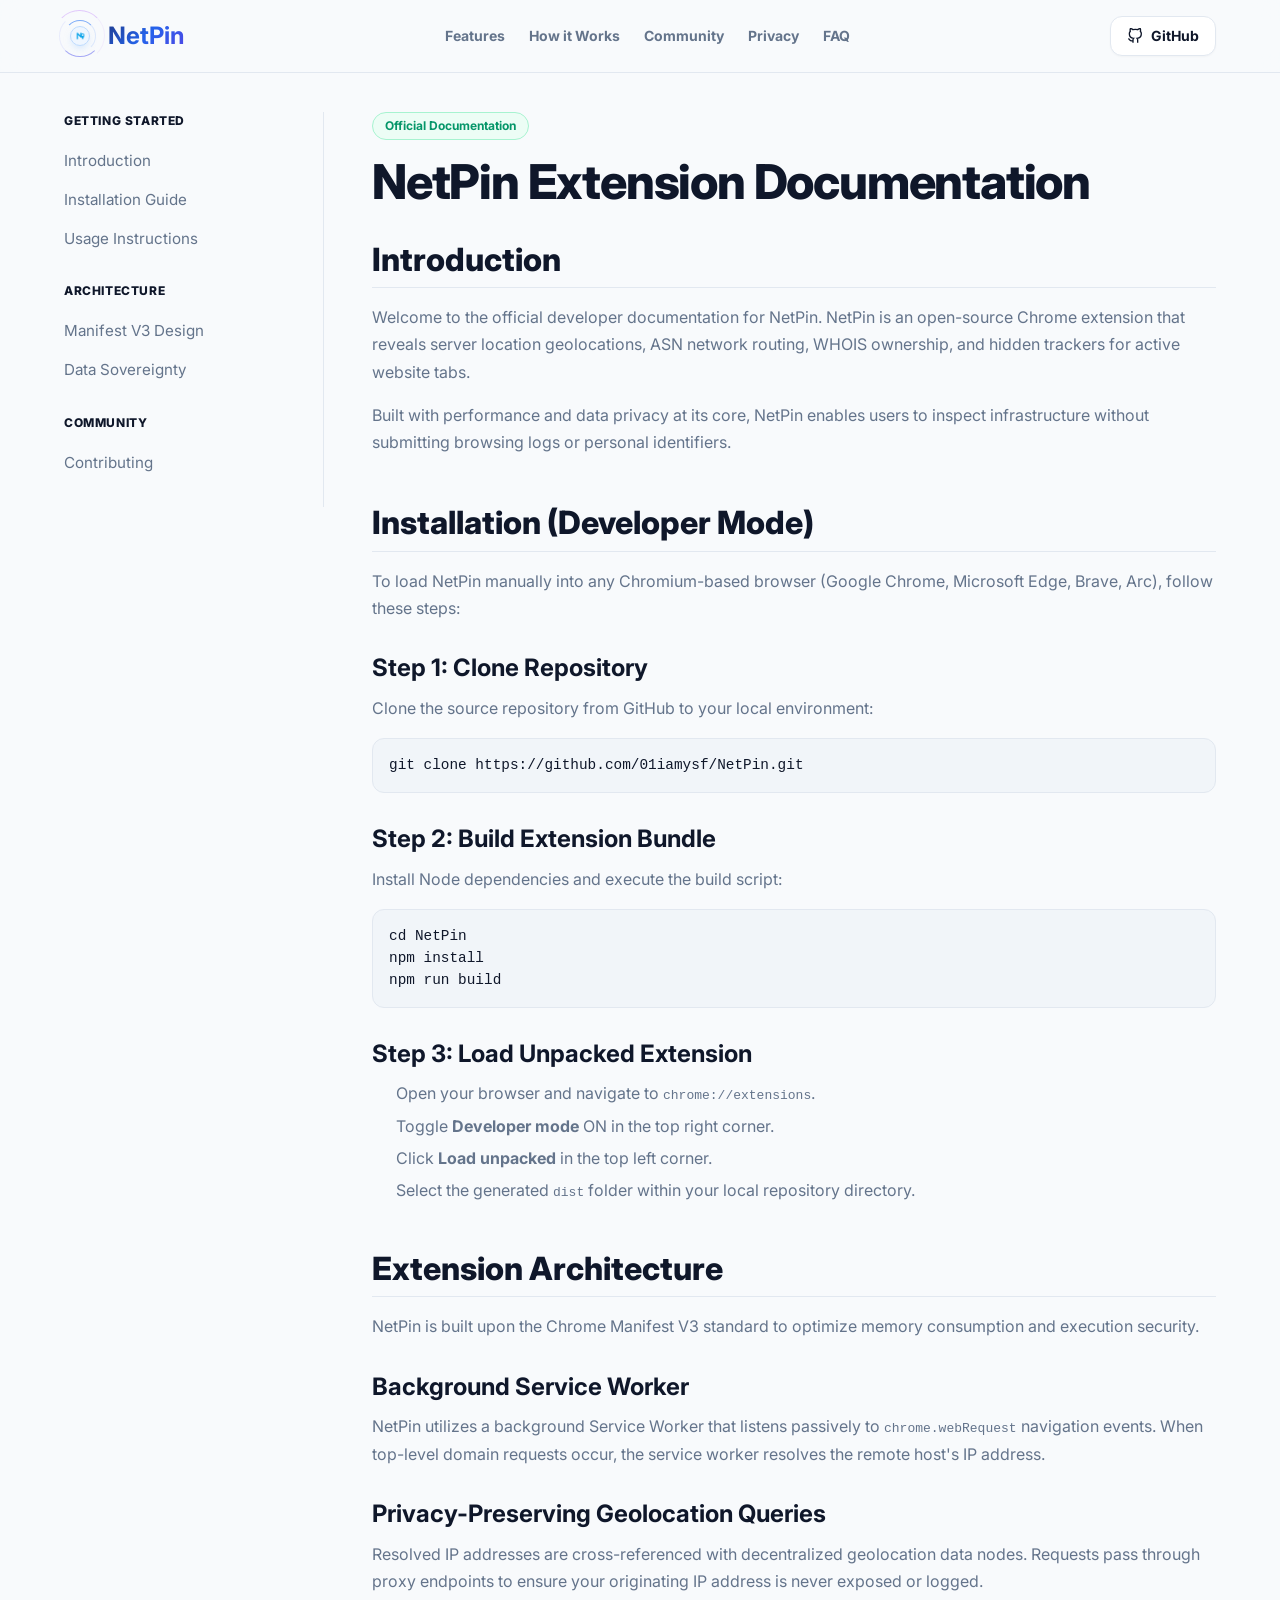
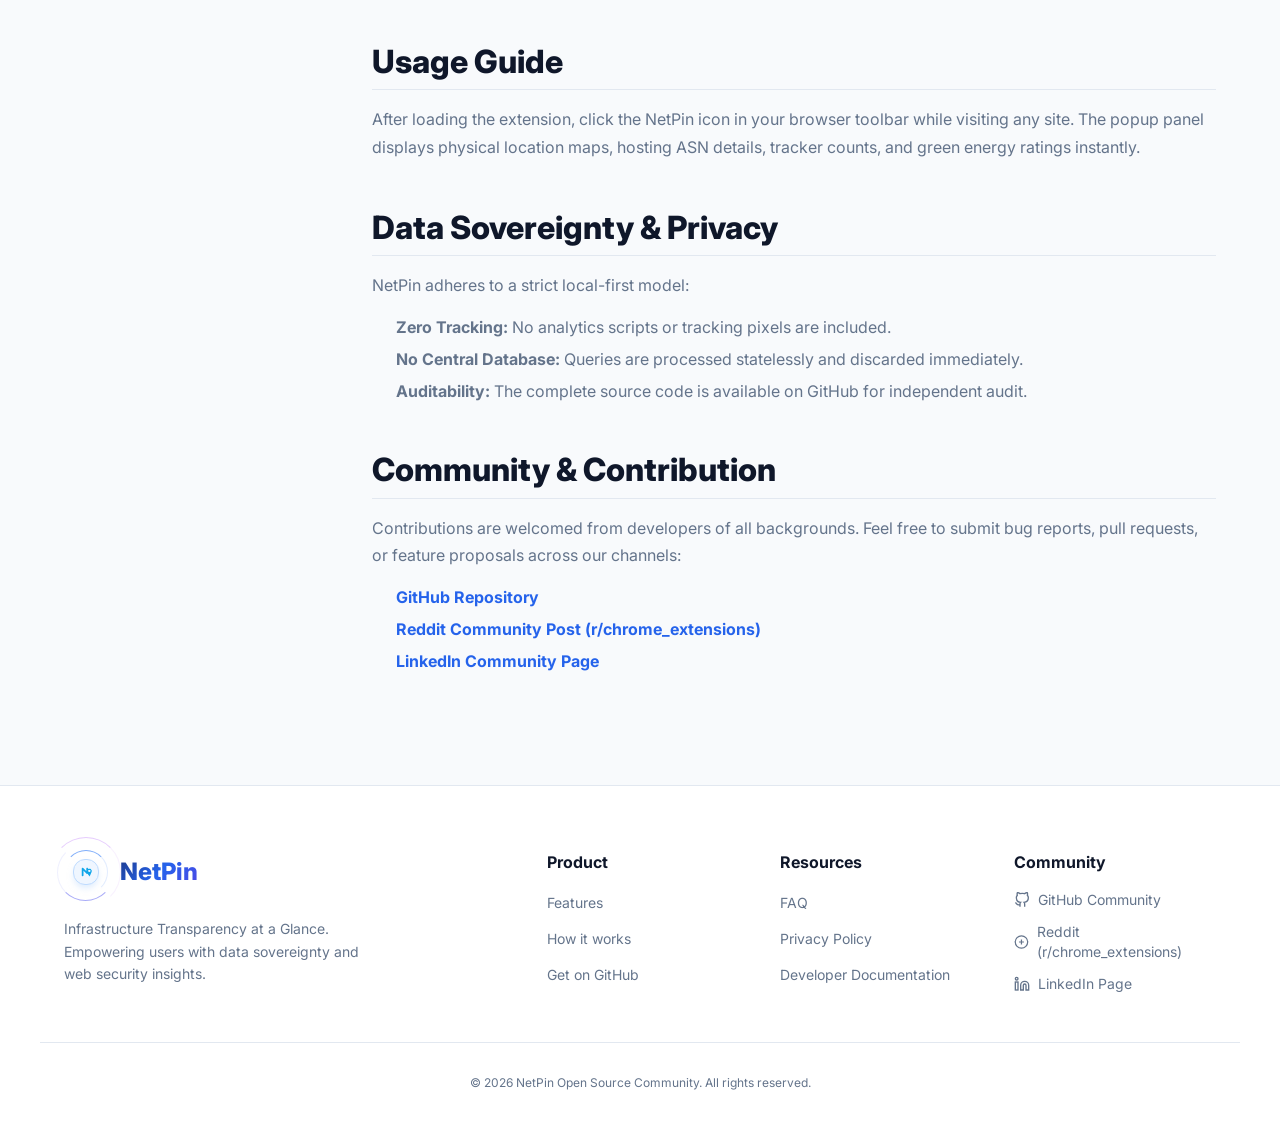
==== commit 0c4c44e1: "feat(seo): add BreadcrumbList schema and r/chrome_extensions links to docs.html" ====
--- a/docs.html
+++ b/docs.html
@@ -31,24 +31,45 @@
   <meta property="twitter:description" content="Explore the technical architecture, Manifest V3 service worker design, and IP Geolocation implementation of NetPin.">
   <meta property="twitter:image" content="https://netpin.site/assets/overview.png">
 
-  <!-- JSON-LD TechArticle Schema -->
+  <!-- JSON-LD TechArticle & Breadcrumb Schemas for Google Rich Snippets -->
   <script type="application/ld+json">
   {
     "@context": "https://schema.org",
-    "@type": "TechArticle",
-    "headline": "NetPin Extension Developer Documentation",
-    "description": "Comprehensive technical documentation for building, extending, and auditing the NetPin browser extension.",
-    "url": "https://netpin.site/docs.html",
-    "author": {
-      "@type": "Organization",
-      "name": "NetPin Open Source Community",
-      "url": "https://github.com/01iamysf/NetPin"
-    },
-    "publisher": {
-      "@type": "Organization",
-      "name": "NetPin",
-      "url": "https://netpin.site/"
-    }
+    "@graph": [
+      {
+        "@type": "BreadcrumbList",
+        "itemListElement": [
+          {
+            "@type": "ListItem",
+            "position": 1,
+            "name": "Home",
+            "item": "https://netpin.site/"
+          },
+          {
+            "@type": "ListItem",
+            "position": 2,
+            "name": "Documentation",
+            "item": "https://netpin.site/docs.html"
+          }
+        ]
+      },
+      {
+        "@type": "TechArticle",
+        "headline": "NetPin Extension Developer Documentation",
+        "description": "Comprehensive technical documentation for building, extending, and auditing the NetPin browser extension.",
+        "url": "https://netpin.site/docs.html",
+        "author": {
+          "@type": "Organization",
+          "name": "NetPin Open Source Community",
+          "url": "https://github.com/01iamysf/NetPin"
+        },
+        "publisher": {
+          "@type": "Organization",
+          "name": "NetPin",
+          "url": "https://netpin.site/"
+        }
+      }
+    ]
   }
   </script>
 
@@ -213,7 +234,7 @@
           <p>Contributions are welcomed from developers of all backgrounds. Feel free to submit bug reports, pull requests, or feature proposals across our channels:</p>
           <ul>
             <li><a href="https://github.com/01iamysf/NetPin" target="_blank" rel="noopener noreferrer" class="text-primary font-bold">GitHub Repository</a></li>
-            <li><a href="https://www.reddit.com/r/NetPin" target="_blank" rel="noopener noreferrer" class="text-primary font-bold">Reddit Community (r/NetPin)</a></li>
+            <li><a href="https://www.reddit.com/r/chrome_extensions/comments/1udnona/netpin/" target="_blank" rel="noopener noreferrer" class="text-primary font-bold">Reddit Community Post (r/chrome_extensions)</a></li>
             <li><a href="https://www.linkedin.com/company/netpin" target="_blank" rel="noopener noreferrer" class="text-primary font-bold">LinkedIn Community Page</a></li>
           </ul>
         </section>
@@ -274,9 +295,9 @@
               </a>
             </li>
             <li>
-              <a href="https://www.reddit.com/r/NetPin" target="_blank" rel="noopener noreferrer" class="text-sm text-muted hover:text-primary transition flex items-center gap-2">
+              <a href="https://www.reddit.com/r/chrome_extensions/comments/1udnona/netpin/" target="_blank" rel="noopener noreferrer" class="text-sm text-muted hover:text-primary transition flex items-center gap-2">
                 <svg class="icon-sm" viewBox="0 0 24 24" fill="none" stroke="currentColor" stroke-width="2"><circle cx="12" cy="12" r="10"></circle><path d="M12 8v8M8 12h8"/></svg>
-                Reddit Subreddit
+                Reddit (r/chrome_extensions)
               </a>
             </li>
             <li>
